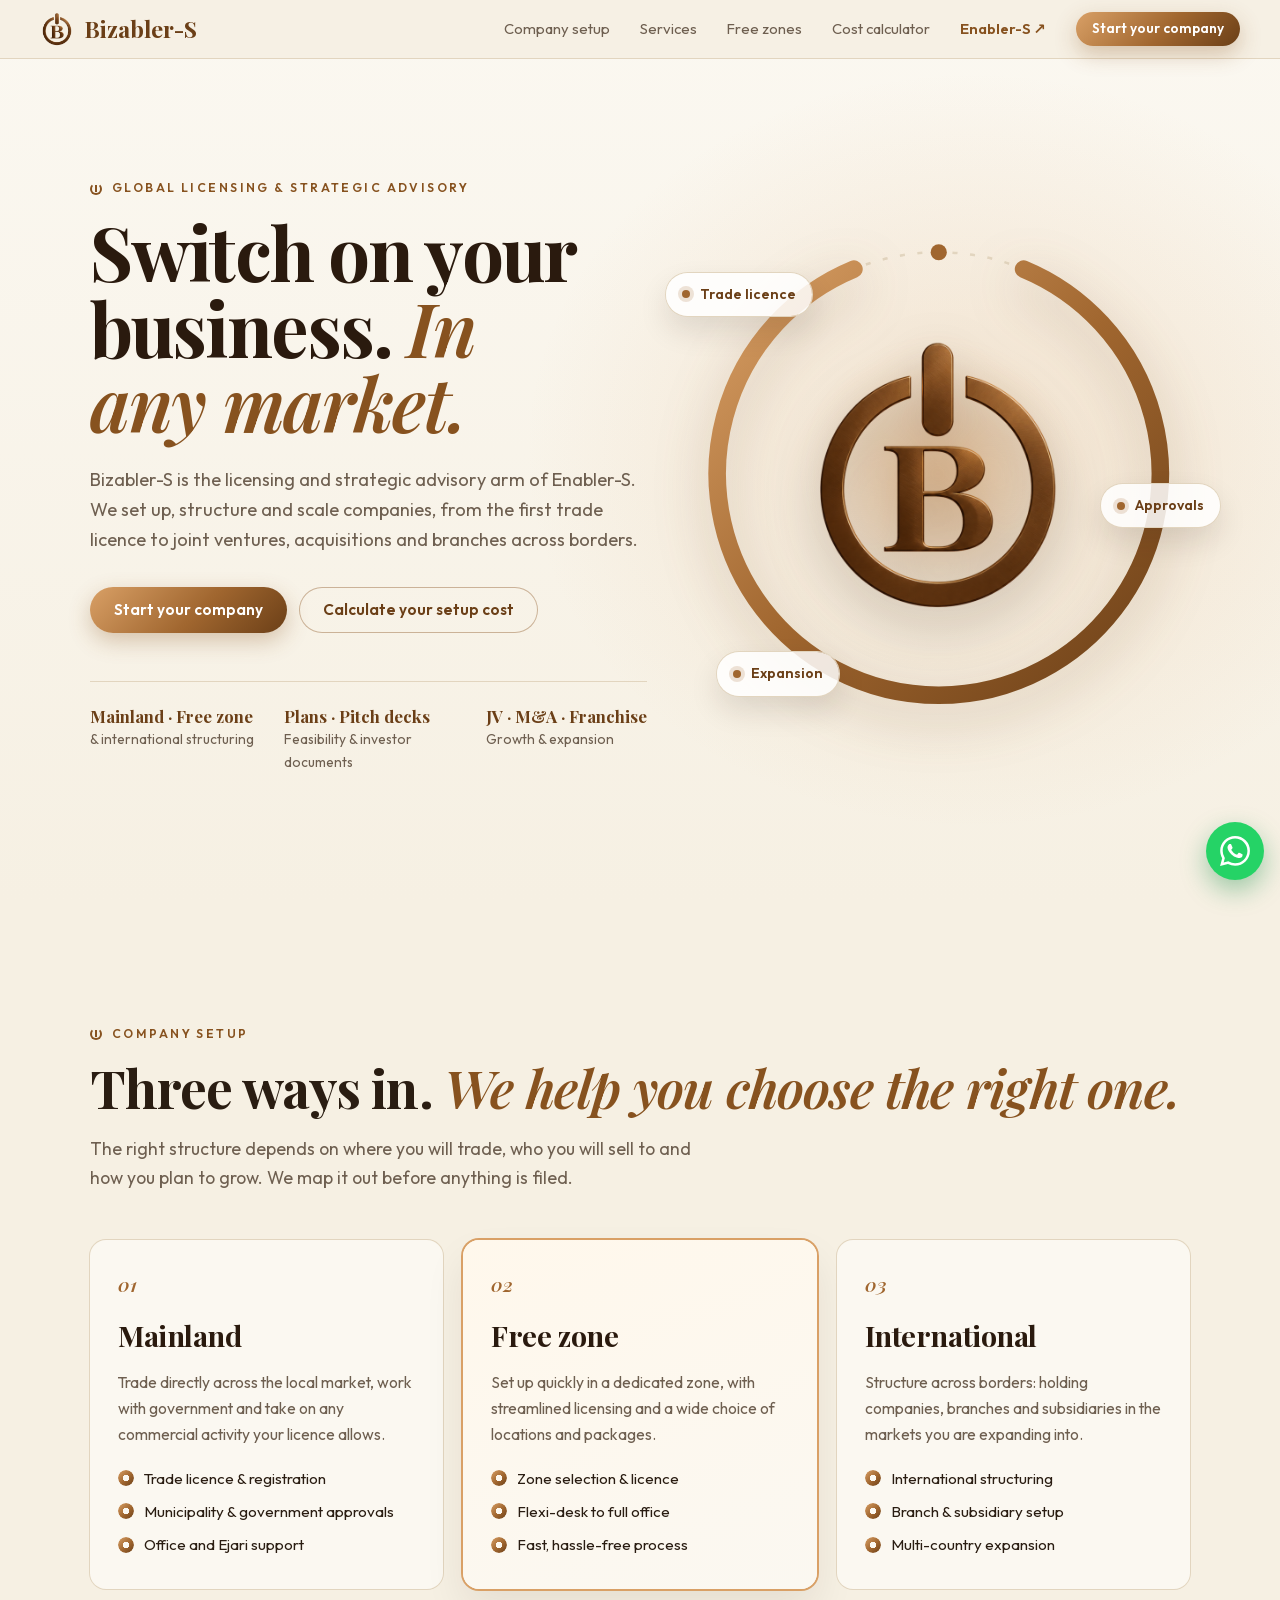
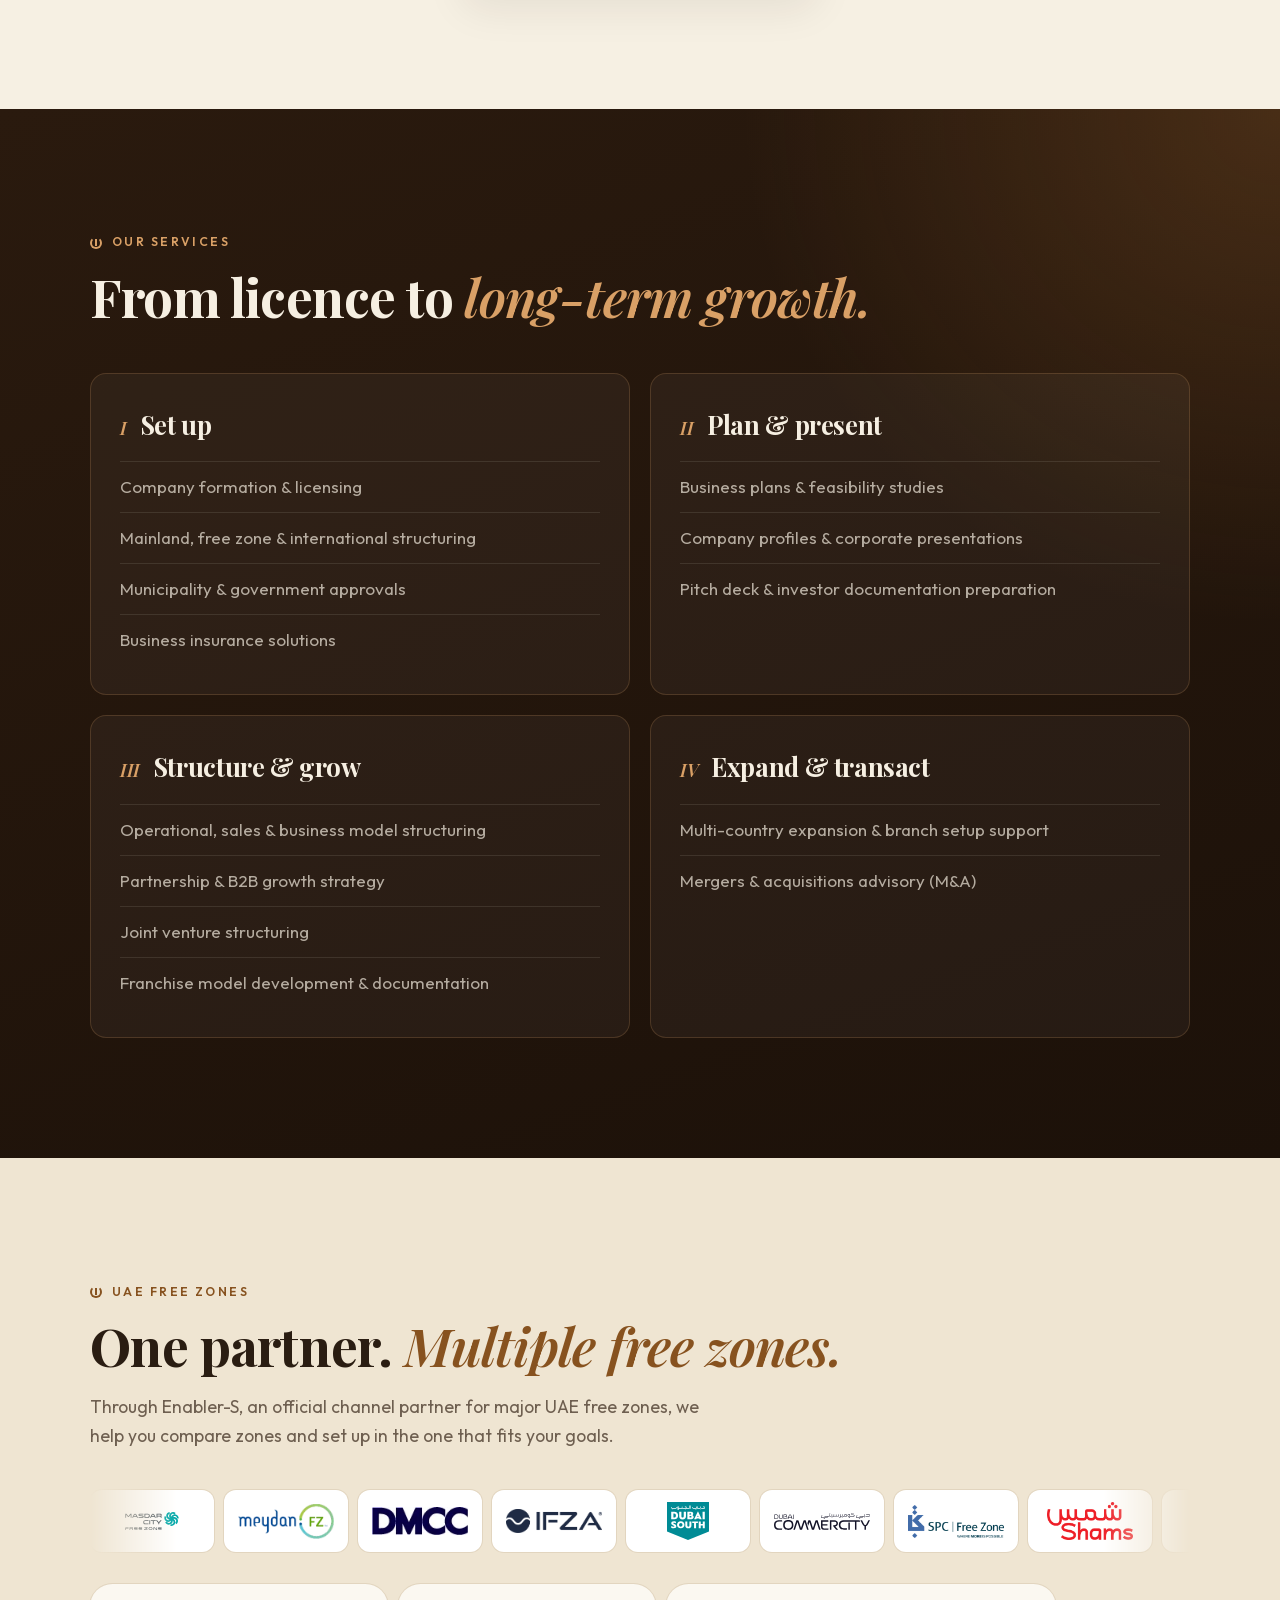
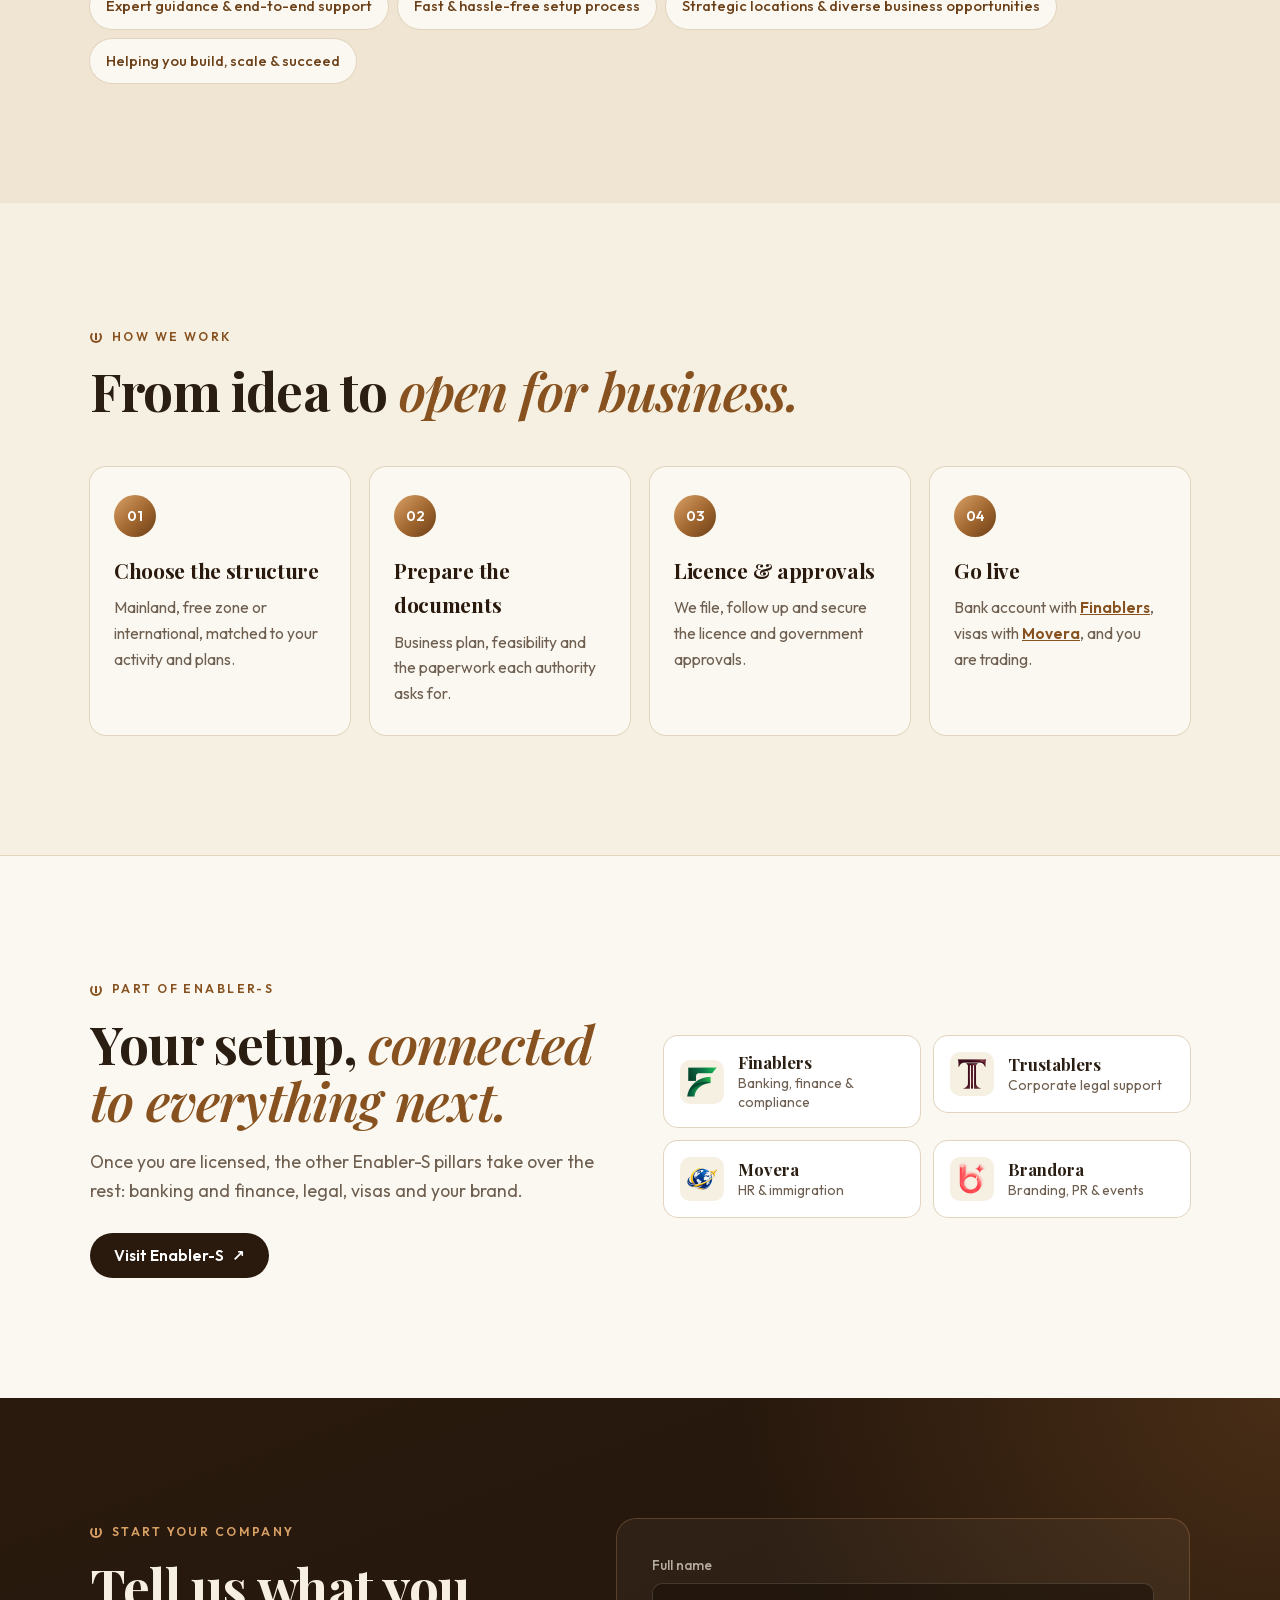
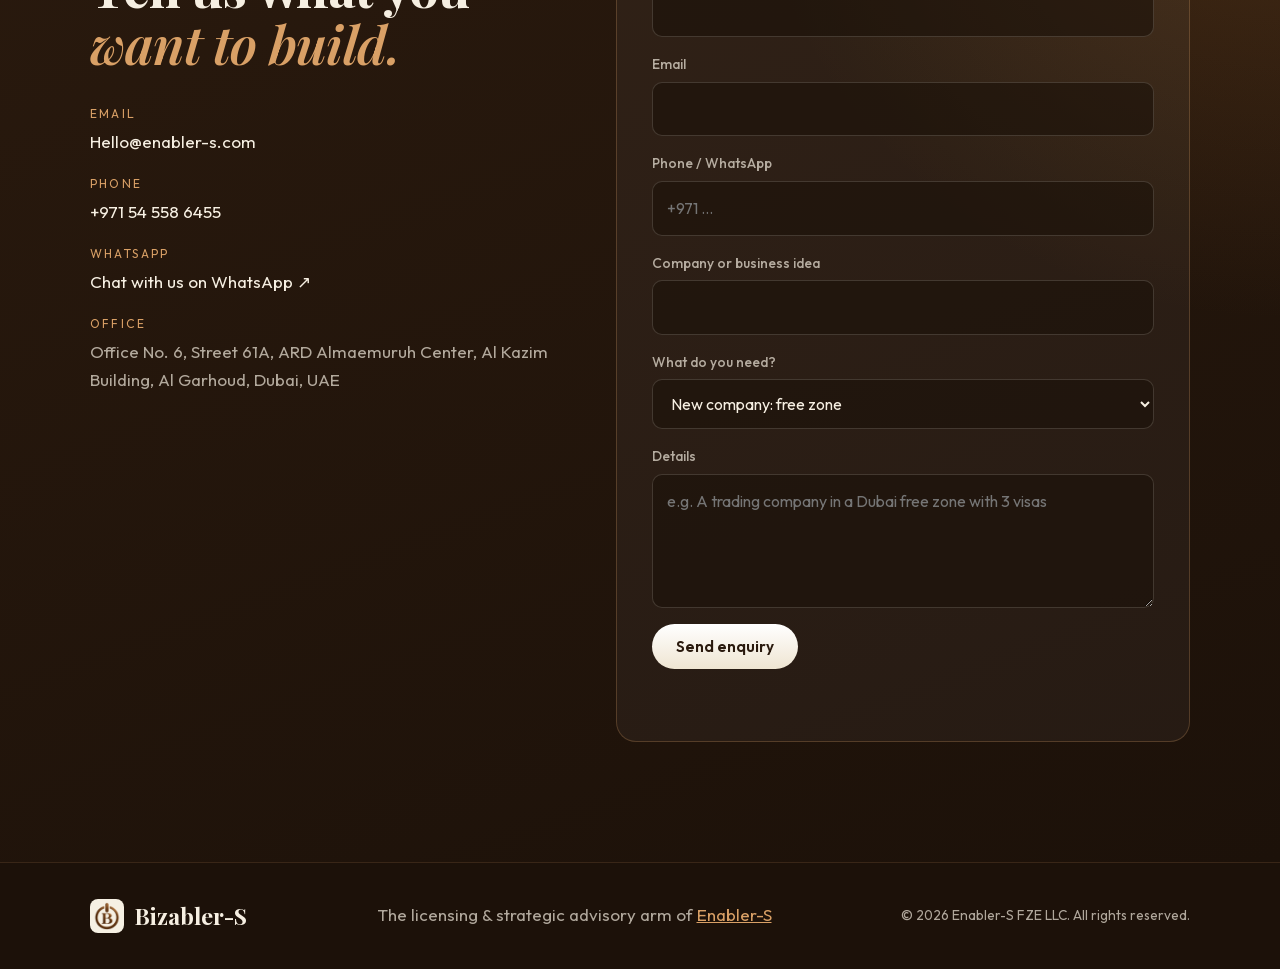
==== index.html @ 424b1fa8 "Add step-by-step cost calculator, Google Form enquiries and free zone logos - Cost calculator page: " ====
<!doctype html>
<html lang="en">
<head>
  <meta charset="utf-8">
  <meta name="viewport" content="width=device-width, initial-scale=1, viewport-fit=cover">
  <title>Bizabler-S | Global Licensing &amp; Strategic Advisory by Enabler-S</title>
  <meta name="description" content="Bizabler-S is the licensing and strategic advisory arm of Enabler-S: company formation, mainland, free zone and international structuring, business plans, joint ventures, M&A and multi-country expansion.">
  <link rel="canonical" href="https://bizablers.vercel.app/">
  <meta property="og:type" content="website">
  <meta property="og:site_name" content="Bizabler-S">
  <meta property="og:title" content="Bizabler-S | Global Licensing &amp; Strategic Advisory by Enabler-S">
  <meta property="og:description" content="Bizabler-S is the licensing and strategic advisory arm of Enabler-S: company formation, mainland, free zone and international structuring, business plans, joint ventures, M&amp;A and multi-country expansion.">
  <meta property="og:url" content="https://bizablers.vercel.app/">
  <meta property="og:image" content="https://bizablers.vercel.app/assets/og.jpg">
  <meta property="og:image:width" content="1200">
  <meta property="og:image:height" content="630">
  <meta name="twitter:card" content="summary_large_image">
  <meta name="theme-color" content="#2a1a0e">
  <link rel="icon" href="assets/bizablers-mark.png" type="image/png">
  <!-- Fonts are self-hosted (fonts/fonts.css) so the page never waits on Google -->
  <link rel="preload" href="fonts/files/outfit-normal-latin-c8e7a7.woff2" as="font" type="font/woff2" crossorigin>
  <link rel="preload" href="fonts/files/playfair-display-normal-latin-9deeae.woff2" as="font" type="font/woff2" crossorigin>
  <link rel="stylesheet" href="fonts/fonts.css">
  <link rel="stylesheet" href="styles.css">
  <script src="lead-form.js" defer></script>
  <script src="main.js" defer></script>
</head>
<body>
  <a class="skip" href="#main">Skip to content</a>

  <header class="top" id="top">
    <a class="brand" href="#top" aria-label="Bizabler-S home">
      <img src="assets/bizablers-mark.png" alt="" width="256" height="256">
      <span>Bizabler-S</span>
    </a>
    <nav aria-label="Main">
      <button class="menu-toggle" type="button" aria-expanded="false" aria-controls="menu">Menu</button>
      <ul id="menu">
        <li><a href="#setup">Company setup</a></li>
        <li><a href="#services">Services</a></li>
        <li><a href="#freezones">Free zones</a></li>
        <li><a href="calculator.html">Cost calculator</a></li>
        <li><a href="https://enabler-s.vercel.app/" data-link="enabler" class="parent">Enabler-S <span aria-hidden="true">↗</span></a></li>
        <li><a class="btn btn-bronze btn-sm" href="#contact">Start your company</a></li>
      </ul>
    </nav>
  </header>

  <main id="main">
    <!-- Hero: cream ground; the B mark switches on as its power ring draws in -->
    <section class="hero">
      <div class="hero-copy">
        <p class="eyebrow">Global Licensing &amp; Strategic Advisory</p>
        <h1>Switch on your business. <em>In any market.</em></h1>
        <p class="lede">Bizabler-S is the licensing and strategic advisory arm of Enabler-S. We set up, structure and scale companies, from the first trade licence to joint ventures, acquisitions and branches across borders.</p>
        <div class="actions">
          <a class="btn btn-bronze" href="#contact">Start your company</a>
          <a class="btn btn-outline" href="calculator.html">Calculate your setup cost</a>
        </div>
        <ul class="proof">
          <li><b>Mainland · Free zone</b><span>&amp; international structuring</span></li>
          <li><b>Plans · Pitch decks</b><span>Feasibility &amp; investor documents</span></li>
          <li><b>JV · M&amp;A · Franchise</b><span>Growth &amp; expansion</span></li>
        </ul>
      </div>

      <div class="hero-art" aria-hidden="true">
        <svg class="power" viewBox="0 0 200 200">
          <defs>
            <linearGradient id="bronze" x1="0" y1="0" x2="1" y2="1">
              <stop offset="0" stop-color="#d9a066"/><stop offset=".5" stop-color="#a0662f"/><stop offset="1" stop-color="#6b3f17"/>
            </linearGradient>
          </defs>
          <circle class="track" cx="100" cy="100" r="88"/>
          <path class="ring" d="M66.3 18.7 A88 88 0 1 0 133.7 18.7"/>
          <circle class="orbit-dot" cx="100" cy="12" r="3.2"/>
        </svg>
        <div class="glow"></div>
        <img class="mark" src="assets/bizablers-mark-lg.png" alt="" width="640" height="640">
        <div class="tag t1"><i></i>Trade licence</div>
        <div class="tag t2"><i></i>Approvals</div>
        <div class="tag t3"><i></i>Expansion</div>
      </div>
    </section>

    <!-- Setup paths -->
    <section class="section" id="setup">
      <div class="wrap">
        <p class="eyebrow">Company setup</p>
        <h2>Three ways in. <em>We help you choose the right one.</em></h2>
        <p class="section-lede">The right structure depends on where you will trade, who you will sell to and how you plan to grow. We map it out before anything is filed.</p>
        <div class="paths">
          <article class="path reveal">
            <span class="num">01</span>
            <h3>Mainland</h3>
            <p>Trade directly across the local market, work with government and take on any commercial activity your licence allows.</p>
            <ul><li>Trade licence &amp; registration</li><li>Municipality &amp; government approvals</li><li>Office and Ejari support</li></ul>
          </article>
          <article class="path featured reveal">
            <span class="num">02</span>
            <h3>Free zone</h3>
            <p>Set up quickly in a dedicated zone, with streamlined licensing and a wide choice of locations and packages.</p>
            <ul><li>Zone selection &amp; licence</li><li>Flexi-desk to full office</li><li>Fast, hassle-free process</li></ul>
          </article>
          <article class="path reveal">
            <span class="num">03</span>
            <h3>International</h3>
            <p>Structure across borders: holding companies, branches and subsidiaries in the markets you are expanding into.</p>
            <ul><li>International structuring</li><li>Branch &amp; subsidiary setup</li><li>Multi-country expansion</li></ul>
          </article>
        </div>
      </div>
    </section>

    <!-- Services: the 13 Bizabler-S services from the company profile, grouped -->
    <section class="section dark" id="services">
      <div class="wrap">
        <p class="eyebrow light">Our services</p>
        <h2>From licence to <em>long-term growth.</em></h2>
        <div class="groups">
          <article class="group reveal">
            <h3><span>I</span>Set up</h3>
            <ul>
              <li>Company formation &amp; licensing</li>
              <li>Mainland, free zone &amp; international structuring</li>
              <li>Municipality &amp; government approvals</li>
              <li>Business insurance solutions</li>
            </ul>
          </article>
          <article class="group reveal">
            <h3><span>II</span>Plan &amp; present</h3>
            <ul>
              <li>Business plans &amp; feasibility studies</li>
              <li>Company profiles &amp; corporate presentations</li>
              <li>Pitch deck &amp; investor documentation preparation</li>
            </ul>
          </article>
          <article class="group reveal">
            <h3><span>III</span>Structure &amp; grow</h3>
            <ul>
              <li>Operational, sales &amp; business model structuring</li>
              <li>Partnership &amp; B2B growth strategy</li>
              <li>Joint venture structuring</li>
              <li>Franchise model development &amp; documentation</li>
            </ul>
          </article>
          <article class="group reveal">
            <h3><span>IV</span>Expand &amp; transact</h3>
            <ul>
              <li>Multi-country expansion &amp; branch setup support</li>
              <li>Mergers &amp; acquisitions advisory (M&amp;A)</li>
            </ul>
          </article>
        </div>
      </div>
    </section>

    <!-- Free zones (from the Enabler-S UAE free zone partnerships material) -->
    <section class="section fz" id="freezones">
      <div class="wrap">
        <p class="eyebrow">UAE free zones</p>
        <h2>One partner. <em>Multiple free zones.</em></h2>
        <p class="section-lede">Through Enabler-S, an official channel partner for major UAE free zones, we help you compare zones and set up in the one that fits your goals.</p>
        <!-- Partner free zone logos: one looping line; the second copy makes the loop seamless -->
        <div class="fz-marquee" role="region" aria-label="Partner free zones">
          <ul class="fz-track"><li><img src="assets/freezones/masdar.svg" alt="Masdar City Free Zone" decoding="async"></li><li><img src="assets/freezones/meydan.webp" alt="Meydan Free Zone" decoding="async"></li><li><img src="assets/freezones/dmcc.webp" alt="DMCC Free Zone" decoding="async"></li><li><img src="assets/freezones/ifza.webp" alt="IFZA Free Zone" decoding="async"></li><li><img src="assets/freezones/dubai-south.svg" alt="Dubai South Free Zone" decoding="async"></li><li><img src="assets/freezones/dubai-commercity.svg" alt="Dubai CommerCity" decoding="async"></li><li><img src="assets/freezones/spc.webp" alt="SPC Free Zone" decoding="async"></li><li><img src="assets/freezones/shams.webp" alt="Shams Free Zone" decoding="async"></li><li><img src="assets/freezones/hamriyah.svg" alt="Hamriyah Free Zone" decoding="async"></li><li><img src="assets/freezones/ajman-nuventures.webp" alt="Ajman NuVentures Centre Free Zone" decoding="async"></li><li><img src="assets/freezones/ajman-free-zone.svg" alt="Ajman Free Zone" decoding="async"></li><li><img src="assets/freezones/rakez.svg" alt="RAKEZ (RAK Economic Zone)" decoding="async"></li><li><img src="assets/freezones/innovation-city.svg" alt="Innovation City (formerly RAK DAO)" decoding="async"></li><li><img src="assets/freezones/uaq.svg" alt="Umm Al Quwain Free Trade Zone" decoding="async"></li></ul>
          <ul class="fz-track" aria-hidden="true"><li><img src="assets/freezones/masdar.svg" alt="" decoding="async"></li><li><img src="assets/freezones/meydan.webp" alt="" decoding="async"></li><li><img src="assets/freezones/dmcc.webp" alt="" decoding="async"></li><li><img src="assets/freezones/ifza.webp" alt="" decoding="async"></li><li><img src="assets/freezones/dubai-south.svg" alt="" decoding="async"></li><li><img src="assets/freezones/dubai-commercity.svg" alt="" decoding="async"></li><li><img src="assets/freezones/spc.webp" alt="" decoding="async"></li><li><img src="assets/freezones/shams.webp" alt="" decoding="async"></li><li><img src="assets/freezones/hamriyah.svg" alt="" decoding="async"></li><li><img src="assets/freezones/ajman-nuventures.webp" alt="" decoding="async"></li><li><img src="assets/freezones/ajman-free-zone.svg" alt="" decoding="async"></li><li><img src="assets/freezones/rakez.svg" alt="" decoding="async"></li><li><img src="assets/freezones/innovation-city.svg" alt="" decoding="async"></li><li><img src="assets/freezones/uaq.svg" alt="" decoding="async"></li></ul>
        </div>
        <ul class="why">
          <li>Expert guidance &amp; end-to-end support</li>
          <li>Fast &amp; hassle-free setup process</li>
          <li>Strategic locations &amp; diverse business opportunities</li>
          <li>Helping you build, scale &amp; succeed</li>
        </ul>
      </div>
    </section>

    <!-- Process: hands off to the sister brands for bank and visas -->
    <section class="section" id="process">
      <div class="wrap">
        <p class="eyebrow">How we work</p>
        <h2>From idea to <em>open for business.</em></h2>
        <ol class="steps">
          <li class="reveal"><span class="n">01</span><h3>Choose the structure</h3><p>Mainland, free zone or international, matched to your activity and plans.</p></li>
          <li class="reveal"><span class="n">02</span><h3>Prepare the documents</h3><p>Business plan, feasibility and the paperwork each authority asks for.</p></li>
          <li class="reveal"><span class="n">03</span><h3>Licence &amp; approvals</h3><p>We file, follow up and secure the licence and government approvals.</p></li>
          <li class="reveal"><span class="n">04</span><h3>Go live</h3><p>Bank account with <a href="https://finablers.vercel.app/" data-link="finablers">Finablers</a>, visas with <a href="https://moveraglobal.com/" data-link="movera">Movera</a>, and you are trading.</p></li>
        </ol>
      </div>
    </section>

    <!-- Ecosystem -->
    <section class="section eco">
      <div class="wrap eco-grid">
        <div>
          <p class="eyebrow">Part of Enabler-S</p>
          <h2>Your setup, <em>connected to everything next.</em></h2>
          <p class="section-lede">Once you are licensed, the other Enabler-S pillars take over the rest: banking and finance, legal, visas and your brand.</p>
          <a class="btn btn-dark" href="https://enabler-s.vercel.app/" data-link="enabler">Visit Enabler-S <span aria-hidden="true">↗</span></a>
        </div>
        <ul class="eco-list">
          <li><a href="https://finablers.vercel.app/" data-link="finablers"><img src="assets/finabler-mark.png" alt="" width="256" height="256"><span><b>Finablers</b>Banking, finance &amp; compliance</span></a></li>
          <li><a href="https://trustablers.vercel.app/" data-link="trustablers"><img src="assets/trustablers-mark.png" alt="" width="256" height="256"><span><b>Trustablers</b>Corporate legal support</span></a></li>
          <li><a href="https://moveraglobal.com/" data-link="movera"><img src="assets/movera-mark.png" alt="" width="256" height="256"><span><b>Movera</b>HR &amp; immigration</span></a></li>
          <li><a href="https://brandora-s.vercel.app/" data-link="brandora"><img src="assets/brandora-mark.png" alt="" width="256" height="256"><span><b>Brandora</b>Branding, PR &amp; events</span></a></li>
        </ul>
      </div>
    </section>

    <!-- Contact -->
    <section class="section dark contact" id="contact">
      <div class="wrap contact-grid">
        <div>
          <p class="eyebrow light">Start your company</p>
          <h2>Tell us what you <em>want to build.</em></h2>
          <dl>
            <div><dt>Email</dt><dd><a href="mailto:Hello@enabler-s.com">Hello@enabler-s.com</a></dd></div>
            <div><dt>Phone</dt><dd><a href="tel:+971545586455">+971 54 558 6455</a></dd></div>
            <div><dt>WhatsApp</dt><dd><a href="https://wa.me/971545586455?text=Hello%20Bizabler-S%2C%20I%27d%20like%20to%20talk%20about%20setting%20up%20a%20company." target="_blank" rel="noopener">Chat with us on WhatsApp ↗</a></dd></div>
            <div><dt>Office</dt><dd>Office No. 6, Street 61A, ARD Almaemuruh Center, Al Kazim Building, Al Garhoud, Dubai, UAE</dd></div>
          </dl>
        </div>
        <form class="form" id="form" novalidate>
          <div class="field"><label for="f-name">Full name</label><input id="f-name" name="name" autocomplete="name" required></div>
          <div class="field"><label for="f-email">Email</label><input id="f-email" name="email" type="email" autocomplete="email" required></div>
          <div class="field"><label for="f-phone">Phone / WhatsApp</label><input id="f-phone" name="phone" type="tel" autocomplete="tel" placeholder="+971 …" required></div>
          <div class="field"><label for="f-company">Company or business idea</label><input id="f-company" name="company" autocomplete="organization"></div>
          <div class="field">
            <label for="f-need">What do you need?</label>
            <select id="f-need" name="need">
              <option>New company: free zone</option>
              <option>New company: mainland</option>
              <option>International structuring or branch</option>
              <option>Business plan or feasibility study</option>
              <option>Pitch deck or company profile</option>
              <option>Joint venture, M&amp;A or franchise</option>
              <option>Something else</option>
            </select>
          </div>
          <div class="field"><label for="f-msg">Details</label><textarea id="f-msg" name="message" rows="4" placeholder="e.g. A trading company in a Dubai free zone with 3 visas"></textarea></div>
          <button class="btn btn-cream" type="submit">Send enquiry</button>
          <p class="form-status" id="form-status" role="status"></p>
        </form>
      </div>
    </section>
  </main>

  <footer class="foot">
    <div class="wrap foot-row">
      <a class="brand" href="#top"><img src="assets/bizablers-mark.png" alt="" width="256" height="256"><span>Bizabler-S</span></a>
      <p>The licensing &amp; strategic advisory arm of <a href="https://enabler-s.vercel.app/" data-link="enabler">Enabler-S</a></p>
      <p class="fine">© <span id="year"></span> Enabler-S FZE LLC. All rights reserved.</p>
    </div>
  </footer>
  <!-- Floating WhatsApp chat button (same number as the contact section) -->
  <a class="wa-float" href="https://wa.me/971545586455?text=Hello%20Bizabler-S%2C%20I%27d%20like%20to%20talk%20about%20setting%20up%20a%20company." target="_blank" rel="noopener" aria-label="Chat with Bizabler-S on WhatsApp">
    <svg viewBox="0 0 24 24" aria-hidden="true"><path d="M17.472 14.382c-.297-.149-1.758-.867-2.03-.967-.273-.099-.471-.148-.67.15-.197.297-.767.966-.94 1.164-.173.199-.347.223-.644.075-.297-.15-1.255-.463-2.39-1.475-.883-.788-1.48-1.761-1.653-2.059-.173-.297-.018-.458.13-.606.134-.133.298-.347.446-.52.149-.174.198-.298.298-.497.099-.198.05-.371-.025-.52-.075-.149-.669-1.612-.916-2.207-.242-.579-.487-.5-.669-.51-.173-.008-.371-.01-.57-.01-.198 0-.52.074-.792.372-.272.297-1.04 1.016-1.04 2.479 0 1.462 1.065 2.875 1.213 3.074.149.198 2.096 3.2 5.077 4.487.709.306 1.262.489 1.694.625.712.227 1.36.195 1.871.118.571-.085 1.758-.719 2.006-1.413.248-.694.248-1.289.173-1.413-.074-.124-.272-.198-.57-.347m-5.421 7.403h-.004a9.87 9.87 0 01-5.031-1.378l-.361-.214-3.741.982.998-3.648-.235-.374a9.86 9.86 0 01-1.51-5.26c.001-5.45 4.436-9.884 9.888-9.884 2.64 0 5.122 1.03 6.988 2.898a9.825 9.825 0 012.893 6.994c-.003 5.45-4.437 9.884-9.885 9.884m8.413-18.297A11.815 11.815 0 0012.05 0C5.495 0 .16 5.335.157 11.892c0 2.096.547 4.142 1.588 5.945L.057 24l6.305-1.654a11.882 11.882 0 005.683 1.448h.005c6.554 0 11.89-5.335 11.893-11.893a11.821 11.821 0 00-3.48-8.413z"/></svg>
    <span>Chat on WhatsApp</span>
  </a>
</body>
</html>
---- fonts/fonts.css ----
/* bizablers: Google Fonts, self-hosted (latin + latin-ext). Source: https://fonts.googleapis.com/css2?family=Playfair+Display:ital,wght@0,600;0,700;1,600&family=Outfit:wght@400;500;600&display=swap */

/* Outfit normal · latin-ext */
@font-face {
  font-family: 'Outfit';
  font-style: normal;
  font-weight: 400;
  font-display: swap;
  src: url(files/outfit-normal-latin-ext-f37fa5.woff2) format('woff2');
  unicode-range: U+0100-02BA, U+02BD-02C5, U+02C7-02CC, U+02CE-02D7, U+02DD-02FF, U+0304, U+0308, U+0329, U+1D00-1DBF, U+1E00-1E9F, U+1EF2-1EFF, U+2020, U+20A0-20AB, U+20AD-20C4, U+2113, U+2C60-2C7F, U+A720-A7FF;
}

/* Outfit normal · latin */
@font-face {
  font-family: 'Outfit';
  font-style: normal;
  font-weight: 400;
  font-display: swap;
  src: url(files/outfit-normal-latin-c8e7a7.woff2) format('woff2');
  unicode-range: U+0000-00FF, U+0131, U+0152-0153, U+02BB-02BC, U+02C6, U+02DA, U+02DC, U+0304, U+0308, U+0329, U+2000-206F, U+20AC, U+2122, U+2191, U+2193, U+2212, U+2215, U+FEFF, U+FFFD;
}

/* Outfit normal · latin-ext */
@font-face {
  font-family: 'Outfit';
  font-style: normal;
  font-weight: 500;
  font-display: swap;
  src: url(files/outfit-normal-latin-ext-f37fa5.woff2) format('woff2');
  unicode-range: U+0100-02BA, U+02BD-02C5, U+02C7-02CC, U+02CE-02D7, U+02DD-02FF, U+0304, U+0308, U+0329, U+1D00-1DBF, U+1E00-1E9F, U+1EF2-1EFF, U+2020, U+20A0-20AB, U+20AD-20C4, U+2113, U+2C60-2C7F, U+A720-A7FF;
}

/* Outfit normal · latin */
@font-face {
  font-family: 'Outfit';
  font-style: normal;
  font-weight: 500;
  font-display: swap;
  src: url(files/outfit-normal-latin-c8e7a7.woff2) format('woff2');
  unicode-range: U+0000-00FF, U+0131, U+0152-0153, U+02BB-02BC, U+02C6, U+02DA, U+02DC, U+0304, U+0308, U+0329, U+2000-206F, U+20AC, U+2122, U+2191, U+2193, U+2212, U+2215, U+FEFF, U+FFFD;
}

/* Outfit normal · latin-ext */
@font-face {
  font-family: 'Outfit';
  font-style: normal;
  font-weight: 600;
  font-display: swap;
  src: url(files/outfit-normal-latin-ext-f37fa5.woff2) format('woff2');
  unicode-range: U+0100-02BA, U+02BD-02C5, U+02C7-02CC, U+02CE-02D7, U+02DD-02FF, U+0304, U+0308, U+0329, U+1D00-1DBF, U+1E00-1E9F, U+1EF2-1EFF, U+2020, U+20A0-20AB, U+20AD-20C4, U+2113, U+2C60-2C7F, U+A720-A7FF;
}

/* Outfit normal · latin */
@font-face {
  font-family: 'Outfit';
  font-style: normal;
  font-weight: 600;
  font-display: swap;
  src: url(files/outfit-normal-latin-c8e7a7.woff2) format('woff2');
  unicode-range: U+0000-00FF, U+0131, U+0152-0153, U+02BB-02BC, U+02C6, U+02DA, U+02DC, U+0304, U+0308, U+0329, U+2000-206F, U+20AC, U+2122, U+2191, U+2193, U+2212, U+2215, U+FEFF, U+FFFD;
}

/* Playfair Display italic · latin-ext */
@font-face {
  font-family: 'Playfair Display';
  font-style: italic;
  font-weight: 600;
  font-display: swap;
  src: url(files/playfair-display-italic-latin-ext-2567a3.woff2) format('woff2');
  unicode-range: U+0100-02BA, U+02BD-02C5, U+02C7-02CC, U+02CE-02D7, U+02DD-02FF, U+0304, U+0308, U+0329, U+1D00-1DBF, U+1E00-1E9F, U+1EF2-1EFF, U+2020, U+20A0-20AB, U+20AD-20C4, U+2113, U+2C60-2C7F, U+A720-A7FF;
}

/* Playfair Display italic · latin */
@font-face {
  font-family: 'Playfair Display';
  font-style: italic;
  font-weight: 600;
  font-display: swap;
  src: url(files/playfair-display-italic-latin-bbcb52.woff2) format('woff2');
  unicode-range: U+0000-00FF, U+0131, U+0152-0153, U+02BB-02BC, U+02C6, U+02DA, U+02DC, U+0304, U+0308, U+0329, U+2000-206F, U+20AC, U+2122, U+2191, U+2193, U+2212, U+2215, U+FEFF, U+FFFD;
}

/* Playfair Display normal · latin-ext */
@font-face {
  font-family: 'Playfair Display';
  font-style: normal;
  font-weight: 600;
  font-display: swap;
  src: url(files/playfair-display-normal-latin-ext-f556cd.woff2) format('woff2');
  unicode-range: U+0100-02BA, U+02BD-02C5, U+02C7-02CC, U+02CE-02D7, U+02DD-02FF, U+0304, U+0308, U+0329, U+1D00-1DBF, U+1E00-1E9F, U+1EF2-1EFF, U+2020, U+20A0-20AB, U+20AD-20C4, U+2113, U+2C60-2C7F, U+A720-A7FF;
}

/* Playfair Display normal · latin */
@font-face {
  font-family: 'Playfair Display';
  font-style: normal;
  font-weight: 600;
  font-display: swap;
  src: url(files/playfair-display-normal-latin-9deeae.woff2) format('woff2');
  unicode-range: U+0000-00FF, U+0131, U+0152-0153, U+02BB-02BC, U+02C6, U+02DA, U+02DC, U+0304, U+0308, U+0329, U+2000-206F, U+20AC, U+2122, U+2191, U+2193, U+2212, U+2215, U+FEFF, U+FFFD;
}

/* Playfair Display normal · latin-ext */
@font-face {
  font-family: 'Playfair Display';
  font-style: normal;
  font-weight: 700;
  font-display: swap;
  src: url(files/playfair-display-normal-latin-ext-f556cd.woff2) format('woff2');
  unicode-range: U+0100-02BA, U+02BD-02C5, U+02C7-02CC, U+02CE-02D7, U+02DD-02FF, U+0304, U+0308, U+0329, U+1D00-1DBF, U+1E00-1E9F, U+1EF2-1EFF, U+2020, U+20A0-20AB, U+20AD-20C4, U+2113, U+2C60-2C7F, U+A720-A7FF;
}

/* Playfair Display normal · latin */
@font-face {
  font-family: 'Playfair Display';
  font-style: normal;
  font-weight: 700;
  font-display: swap;
  src: url(files/playfair-display-normal-latin-9deeae.woff2) format('woff2');
  unicode-range: U+0000-00FF, U+0131, U+0152-0153, U+02BB-02BC, U+02C6, U+02DA, U+02DC, U+0304, U+0308, U+0329, U+2000-206F, U+20AC, U+2122, U+2191, U+2193, U+2212, U+2215, U+FEFF, U+FFFD;
}
---- styles.css ----
/* Bizabler-S: licensing & strategic advisory arm of Enabler-S.
   Palette from the logo: brushed bronze on cream paper, with espresso for the dark sections.
   Motif: the power ring around the B ("switch on your business"). */
:root {
  --cream: #f6f0e3;
  --cream-2: #efe5d2;
  --paper: #fbf8f1;
  --bronze-300: #d9a066;
  --bronze-500: #a0662f;
  --bronze-600: #87521f;
  --bronze-700: #6b3f17;
  --espresso: #2a1a0e;
  --espresso-2: #1c1109;
  --ink: #2a1d12;
  --muted: #6e5f50;
  --line: #e2d5bf;
  --on-dark: #f6efe2;
  --on-dark-muted: rgba(246, 239, 226, 0.68);
  --bronze-grad: linear-gradient(135deg, var(--bronze-300), var(--bronze-500) 55%, var(--bronze-700));

  --display: "Playfair Display", "Iowan Old Style", Georgia, serif;
  --body: "Outfit", "Segoe UI", system-ui, sans-serif;
  --gutter: clamp(16px, 4vw, 40px);
  --radius: 16px;
}

*, *::before, *::after { box-sizing: border-box; }
html { scroll-behavior: smooth; -webkit-text-size-adjust: 100%; }
@media (prefers-reduced-motion: reduce) { html { scroll-behavior: auto; } }
body { margin: 0; overflow-x: hidden; background: var(--cream); color: var(--ink); font: 400 1.0625rem/1.65 var(--body); }
img, svg { display: block; max-width: 100%; }
a { color: inherit; }
h1, h2, h3, p { margin: 0; }
ul, ol { margin: 0; padding: 0; list-style: none; }
h1, h2, h3 { font-family: var(--display); font-weight: 700; letter-spacing: -0.015em; text-wrap: balance; }
h2 { font-size: clamp(2rem, 4.4vw, 3.3rem); line-height: 1.08; }
h1 em, h2 em { font-style: italic; font-weight: 600; color: var(--bronze-600); }
.dark h2 em { color: var(--bronze-300); }
:focus-visible { outline: 2px solid var(--bronze-500); outline-offset: 3px; border-radius: 6px; }

.skip { position: absolute; left: -999px; top: 8px; z-index: 100; background: var(--bronze-600); color: #fff; padding: 8px 14px; border-radius: 6px; }
.skip:focus { left: 8px; }
.wrap { max-width: 1180px; margin: 0 auto; padding-inline: var(--gutter); }

.eyebrow { display: inline-flex; align-items: center; gap: 10px; font: 600 0.76rem/1.2 var(--body); letter-spacing: 0.2em; text-transform: uppercase; color: var(--bronze-600); margin-bottom: 18px; }
/* tiny power symbol */
.eyebrow::before { content: ""; width: 12px; height: 12px; border-radius: 50%; border: 2px solid currentColor; border-top-color: transparent; position: relative;
  background: linear-gradient(currentColor, currentColor) center top / 2px 7px no-repeat; }
.eyebrow.light { color: var(--bronze-300); }
.section-lede { max-width: 620px; margin-top: 18px; color: var(--muted); font-size: 1.1rem; }
.dark .section-lede { color: var(--on-dark-muted); }

/* ---------- buttons ---------- */
.btn { display: inline-flex; align-items: center; justify-content: center; gap: 8px; border: 0; cursor: pointer; text-decoration: none;
  font: 600 0.96rem/1 var(--body); padding: 15px 24px; border-radius: 999px; transition: transform .2s, box-shadow .2s, background .2s; }
.btn:hover { transform: translateY(-1px); }
.btn-bronze { color: #fff; background: var(--bronze-grad); box-shadow: 0 8px 22px rgba(135, 82, 31, 0.3); }
.btn-bronze:hover { box-shadow: 0 10px 28px rgba(135, 82, 31, 0.45); }
.btn-outline { color: var(--bronze-700); box-shadow: inset 0 0 0 1px rgba(135, 82, 31, 0.4); }
.btn-outline:hover { background: rgba(160, 102, 47, 0.07); }
.btn-dark { color: #fff; background: var(--espresso); }
.btn-dark:hover { background: var(--bronze-700); }
.btn-cream { color: var(--espresso); background: linear-gradient(180deg, #fff, var(--cream-2)); }
.btn-sm { padding: 10px 16px; font-size: 0.86rem; }

/* ---------- header ---------- */
.top { position: fixed; inset: 0 0 auto; z-index: 50; display: flex; align-items: center; justify-content: space-between;
  padding: calc(env(safe-area-inset-top, 0px) + 12px) var(--gutter) 12px; background: rgba(246, 240, 227, 0.94); border-bottom: 1px solid var(--line); }
.brand { display: flex; align-items: center; gap: 10px; text-decoration: none; }
.brand img { width: 34px; height: 34px; }
.brand span { font: 700 1.45rem/1 var(--display); color: var(--bronze-700); }
.top ul { display: flex; align-items: center; gap: clamp(14px, 2.4vw, 30px); font-size: 0.93rem; }
.top ul a:not(.btn) { text-decoration: none; color: var(--muted); }
.top ul a:not(.btn):hover { color: var(--bronze-700); }
.top .parent { color: var(--bronze-600) !important; font-weight: 600; }
.menu-toggle { display: none; }
@media (max-width: 860px) {
  .menu-toggle { display: inline-flex; border: 0; border-radius: 999px; padding: 9px 16px; font: 600 0.88rem var(--body);
    color: var(--bronze-700); background: transparent; box-shadow: inset 0 0 0 1px var(--line); cursor: pointer; }
  .top ul { position: absolute; top: 100%; left: 0; right: 0; flex-direction: column; align-items: stretch; gap: 0;
    padding: 8px var(--gutter) 20px; background: var(--cream); border-bottom: 1px solid var(--line); display: none; }
  .top ul.open { display: flex; }
  .top ul li a:not(.btn) { display: block; padding: 14px 0; border-bottom: 1px solid var(--line); }
  .top ul .btn { margin-top: 14px; width: 100%; }
}

/* ---------- hero ---------- */
.hero { position: relative; display: grid; grid-template-columns: 1.05fr 0.95fr; align-items: center; gap: 40px; min-height: 100svh;
  padding: 120px max(var(--gutter), calc((100vw - 1180px) / 2 + var(--gutter))) 72px; overflow: hidden;
  background: radial-gradient(ellipse 50% 60% at 76% 50%, rgba(217, 160, 102, 0.22), transparent 70%), linear-gradient(180deg, var(--paper), var(--cream)); }
.hero h1 { font-size: clamp(2.7rem, 5.8vw, 4.8rem); line-height: 1.02; letter-spacing: -0.025em; color: var(--espresso); }
.lede { margin-top: 24px; max-width: 560px; font-size: 1.14rem; color: var(--muted); }
.actions { display: flex; flex-wrap: wrap; gap: 12px; margin-top: 32px; }
.proof { display: grid; grid-template-columns: repeat(3, auto); justify-content: start; gap: 30px; margin-top: 48px; padding-top: 24px; border-top: 1px solid var(--line); }
.proof li { display: flex; flex-direction: column; gap: 2px; }
.proof b { font: 700 1.05rem/1.2 var(--display); color: var(--bronze-700); }
.proof span { font-size: 0.86rem; color: var(--muted); }

.hero-art { position: relative; aspect-ratio: 1; width: 100%; max-width: 520px; justify-self: center; display: grid; place-items: center; }
.power { position: absolute; inset: 0; width: 100%; height: 100%; overflow: visible; }
.power .track { fill: none; stroke: var(--line); stroke-width: 1; stroke-dasharray: 2 5; }
/* the power ring draws in, then a dot keeps travelling it */
.power .ring { fill: none; stroke: url(#bronze); stroke-width: 7; stroke-linecap: round; stroke-dasharray: 520; stroke-dashoffset: 520;
  animation: draw 2s .2s cubic-bezier(.6, .1, .2, 1) forwards; filter: drop-shadow(0 6px 10px rgba(107, 63, 23, 0.25)); }
@keyframes draw { to { stroke-dashoffset: 0; } }
.power .orbit-dot { fill: var(--bronze-500); transform-origin: 100px 100px; animation: orbit 9s linear infinite; }
@keyframes orbit { to { transform: rotate(360deg); } }
.glow { position: absolute; inset: 24%; border-radius: 50%; background: radial-gradient(circle, rgba(217, 160, 102, 0.55), transparent 68%); filter: blur(10px);
  opacity: 0; animation: on 1.2s 1.8s ease-out forwards, breathe 5s 3s ease-in-out infinite; }
@keyframes on { to { opacity: 1; } }
@keyframes breathe { 50% { opacity: 0.6; transform: scale(0.95); } }
.mark { position: relative; width: 56%; height: auto; filter: drop-shadow(0 18px 26px rgba(42, 26, 14, 0.25)); animation: rise .9s .1s cubic-bezier(.2, .8, .2, 1) both; }
@keyframes rise { from { opacity: 0; transform: translateY(16px) scale(0.96); } }
.tag { position: absolute; display: flex; align-items: center; gap: 10px; padding: 10px 16px; border-radius: 999px; font-size: 0.88rem; font-weight: 600;
  color: var(--bronze-700); background: rgba(255, 255, 255, 0.85); box-shadow: 0 0 0 1px var(--line), 0 14px 30px rgba(42, 26, 14, 0.12);
  animation: float 6s ease-in-out infinite; }
.tag i { width: 8px; height: 8px; border-radius: 50%; background: var(--bronze-500); box-shadow: 0 0 0 4px rgba(160, 102, 47, 0.18); }
.t1 { top: 10%; left: -4%; animation-delay: -1s; }
.t2 { top: 52%; right: -6%; animation-delay: -3s; }
.t3 { bottom: 6%; left: 6%; animation-delay: -4.5s; }
@keyframes float { 50% { transform: translateY(-10px); } }
@media (prefers-reduced-motion: reduce) {
  .power .ring { animation: none; stroke-dashoffset: 0; }
  .power .orbit-dot, .mark, .tag { animation: none; }
  .glow { animation: none; opacity: 1; }
}
@media (max-width: 900px) {
  .hero { grid-template-columns: 1fr; padding-top: 100px; }
  .hero-art { max-width: 380px; order: -1; }
}
@media (max-width: 560px) {
  .proof { grid-template-columns: 1fr; gap: 12px; }
  .tag { font-size: 0.76rem; padding: 8px 12px; }
  .t1 { left: 0; } .t2 { right: 0; }
}

/* ---------- sections ---------- */
.section { padding: clamp(72px, 10vw, 120px) 0; }
.dark { color: var(--on-dark); background: radial-gradient(ellipse 60% 70% at 100% 0%, rgba(160, 102, 47, 0.28), transparent 70%), linear-gradient(160deg, var(--espresso), var(--espresso-2)); }

.paths { display: grid; grid-template-columns: repeat(3, 1fr); gap: 20px; margin-top: 48px; }
.path { position: relative; padding: 32px 28px; border-radius: var(--radius); background: var(--paper); box-shadow: 0 0 0 1px var(--line); transition: transform .3s, box-shadow .3s; }
.path:hover { transform: translateY(-4px); box-shadow: 0 0 0 1px var(--bronze-300), 0 20px 40px rgba(42, 26, 14, 0.1); }
.path.featured { background: linear-gradient(160deg, #fff8ec, var(--paper)); box-shadow: 0 0 0 2px var(--bronze-300), 0 20px 40px rgba(42, 26, 14, 0.08); }
.path .num { font: italic 600 1.2rem/1 var(--display); color: var(--bronze-500); }
.path h3 { margin-top: 12px; font-size: 1.8rem; color: var(--espresso); }
.path p { margin-top: 10px; color: var(--muted); font-size: 0.98rem; }
.path ul { margin-top: 18px; display: grid; gap: 8px; }
.path li { position: relative; padding-left: 26px; font-size: 0.95rem; }
.path li::before { content: ""; position: absolute; left: 0; top: 0.32em; width: 16px; height: 16px; border-radius: 50%;
  background: var(--bronze-grad) ; -webkit-mask: radial-gradient(circle, transparent 3px, #000 3.5px); mask: radial-gradient(circle, transparent 3px, #000 3.5px); }
@media (max-width: 900px) { .paths { grid-template-columns: 1fr; } }

.groups { display: grid; grid-template-columns: repeat(2, 1fr); gap: 20px; margin-top: 48px; }
.group { padding: 30px; border-radius: var(--radius); background: rgba(255, 255, 255, 0.04); box-shadow: inset 0 0 0 1px rgba(217, 160, 102, 0.2); }
.group h3 { display: flex; align-items: baseline; gap: 14px; font-size: 1.6rem; }
.group h3 span { font: italic 600 1.1rem/1 var(--display); color: var(--bronze-300); }
.group ul { margin-top: 16px; }
.group li { padding: 11px 0; border-top: 1px solid rgba(246, 239, 226, 0.1); color: var(--on-dark-muted); }
@media (max-width: 760px) { .groups { grid-template-columns: 1fr; } }

.fz { background: var(--cream-2); }
/* partner free zone logos: one line sliding left in a loop (two identical tracks), pauses on hover */
.fz-marquee { display: flex; margin-top: 36px; overflow: hidden;
  -webkit-mask-image: linear-gradient(90deg, transparent, #000 8%, #000 92%, transparent); mask-image: linear-gradient(90deg, transparent, #000 8%, #000 92%, transparent); }
.fz-track { display: flex; flex: none; gap: 10px; padding: 4px 10px 4px 0; animation: fz-slide 36s linear infinite; }
.fz-marquee:hover .fz-track { animation-play-state: paused; }
.fz-track li { display: grid; place-items: center; flex: none; width: 124px; height: 62px; padding: 10px 14px; border-radius: 12px; background: #fff; box-shadow: 0 0 0 1px var(--line); }
.fz-track img { max-width: 100%; max-height: 38px; width: auto; height: auto; object-fit: contain; }
@keyframes fz-slide { to { transform: translateX(-100%); } }
@media (max-width: 560px) { .fz-track li { width: 108px; height: 56px; } .fz-track img { max-height: 32px; } }
/* no motion wanted: one line the visitor swipes instead */
@media (prefers-reduced-motion: reduce) {
  .fz-marquee { overflow-x: auto; -webkit-mask-image: none; mask-image: none; }
  .fz-track { animation: none; }
  .fz-track[aria-hidden="true"] { display: none; }
}
.why { display: flex; flex-wrap: wrap; gap: 10px; margin-top: 28px; }
.why li { padding: 10px 16px; border-radius: 999px; font-size: 0.92rem; font-weight: 500; color: var(--bronze-700); background: var(--paper); box-shadow: 0 0 0 1px var(--line); }

.steps { display: grid; grid-template-columns: repeat(4, 1fr); gap: 20px; margin-top: 48px; }
.steps li { padding: 28px 24px; border-radius: var(--radius); background: var(--paper); box-shadow: 0 0 0 1px var(--line); }
.steps .n { display: inline-grid; place-items: center; width: 42px; height: 42px; border-radius: 50%; font: 700 0.9rem/1 var(--body); color: #fff; background: var(--bronze-grad); }
.steps h3 { margin-top: 16px; font-size: 1.3rem; color: var(--espresso); }
.steps p { margin-top: 8px; color: var(--muted); font-size: 0.97rem; }
.steps a { color: var(--bronze-600); font-weight: 600; }
@media (max-width: 960px) { .steps { grid-template-columns: repeat(2, 1fr); } }
@media (max-width: 520px) { .steps { grid-template-columns: 1fr; } }

.eco { background: var(--paper); border-top: 1px solid var(--line); }
.eco-grid { display: grid; grid-template-columns: 1fr 1fr; gap: 48px; align-items: center; }
.eco .btn { margin-top: 28px; }
.eco-list { display: grid; grid-template-columns: 1fr 1fr; gap: 14px; }
.eco-list a { display: flex; align-items: center; gap: 14px; padding: 16px; border-radius: 14px; text-decoration: none; background: #fff; box-shadow: 0 0 0 1px var(--line); transition: box-shadow .3s; }
.eco-list a:hover { box-shadow: 0 0 0 1px var(--bronze-500); }
.eco-list img { width: 44px; height: 44px; object-fit: contain; padding: 6px; border-radius: 10px; background: var(--cream); }
.eco-list span { display: flex; flex-direction: column; color: var(--muted); font-size: 0.86rem; line-height: 1.35; }
.eco-list b { font: 700 1.05rem/1.3 var(--display); color: var(--ink); }
@media (max-width: 900px) { .eco-grid { grid-template-columns: 1fr; } }
@media (max-width: 480px) { .eco-list { grid-template-columns: 1fr; } }

.contact-grid { display: grid; grid-template-columns: 0.9fr 1.1fr; gap: 56px; align-items: start; }
.contact dl { margin: 32px 0 0; display: grid; gap: 18px; }
.contact dt { font-size: 0.76rem; letter-spacing: 0.18em; text-transform: uppercase; color: var(--bronze-300); }
.contact dd { margin: 4px 0 0; color: var(--on-dark-muted); }
.contact dd a { color: var(--on-dark); text-decoration: none; }
.form { display: grid; gap: 16px; padding: clamp(22px, 4vw, 36px); border-radius: 20px; background: rgba(255, 255, 255, 0.04); box-shadow: inset 0 0 0 1px rgba(217, 160, 102, 0.25); }
.field { display: grid; gap: 6px; }
.field label { font-size: 0.86rem; font-weight: 500; color: var(--on-dark-muted); }
.field input, .field select, .field textarea { width: 100%; padding: 13px 14px; border-radius: 10px; border: 1px solid rgba(246, 239, 226, 0.16);
  background: rgba(28, 17, 9, 0.6); color: var(--on-dark); font: inherit; font-size: 1rem; }
.field select option { color: var(--ink); }
.field input:focus, .field select:focus, .field textarea:focus { outline: none; border-color: var(--bronze-300); box-shadow: 0 0 0 3px rgba(217, 160, 102, 0.2); }
.form .btn { justify-self: start; }
.form-status { min-height: 1.4em; font-size: 0.92rem; color: var(--bronze-300); }
@media (max-width: 860px) { .contact-grid { grid-template-columns: 1fr; } }

.foot { padding: 36px 0 calc(env(safe-area-inset-bottom, 0px) + 36px); background: var(--espresso-2); color: var(--on-dark-muted); border-top: 1px solid rgba(217, 160, 102, 0.15); }
.foot-row { display: flex; flex-wrap: wrap; align-items: center; justify-content: space-between; gap: 16px; }
.foot .brand span { color: var(--on-dark); }
.foot .brand img { background: var(--cream); border-radius: 8px; padding: 3px; }
.foot a { color: var(--bronze-300); }
.fine { font-size: 0.85rem; }

/* ---------- floating WhatsApp button ---------- */
.wa-float { position: fixed; z-index: 45; right: max(16px, env(safe-area-inset-right, 0px));
  bottom: calc(env(safe-area-inset-bottom, 0px) + 20px); display: flex; align-items: center; justify-content: center;
  min-width: 58px; height: 58px; padding: 0 14px; border-radius: 999px; text-decoration: none; color: #fff; background: #25d366;
  box-shadow: 0 10px 26px rgba(18, 140, 70, 0.4); transition: transform .2s, box-shadow .2s; }
.wa-float:hover { transform: translateY(-2px); box-shadow: 0 14px 32px rgba(18, 140, 70, 0.5); }
.wa-float:focus-visible { outline: 3px solid var(--bronze-500); outline-offset: 3px; }
.wa-float svg { width: 30px; height: 30px; fill: currentColor; flex: none; }
/* the label slides out on hover; the button stays a round icon otherwise */
.wa-float span { max-width: 0; overflow: hidden; white-space: nowrap; font: 600 0.95rem/1 var(--body); transition: max-width .3s, margin .3s; }
.wa-float:hover span, .wa-float:focus-visible span { max-width: 160px; margin: 0 4px 0 10px; }
.wa-float::before { content: ""; position: absolute; inset: 0; border-radius: inherit; box-shadow: 0 0 0 0 rgba(37, 211, 102, 0.5);
  animation: wa-ping 2.6s 1.5s ease-out infinite; }
@keyframes wa-ping { 0% { box-shadow: 0 0 0 0 rgba(37, 211, 102, 0.45); } 70%, 100% { box-shadow: 0 0 0 16px rgba(37, 211, 102, 0); } }
@media (prefers-reduced-motion: reduce) { .wa-float::before { animation: none; } .wa-float, .wa-float span { transition: none; } }
@media print { .wa-float { display: none; } }
@media (max-width: 860px) {
  .form-in-view .wa-float { opacity: 0; pointer-events: none; transform: scale(0.8); }
}

/* reveal on scroll (only when JS has run) */
.js .reveal { opacity: 0; transform: translateY(16px); transition: opacity .7s, transform .7s cubic-bezier(.2, .8, .2, 1); }
.js .reveal.in { opacity: 1; transform: none; }
@media (prefers-reduced-motion: reduce) { .js .reveal { opacity: 1; transform: none; transition: none; } }
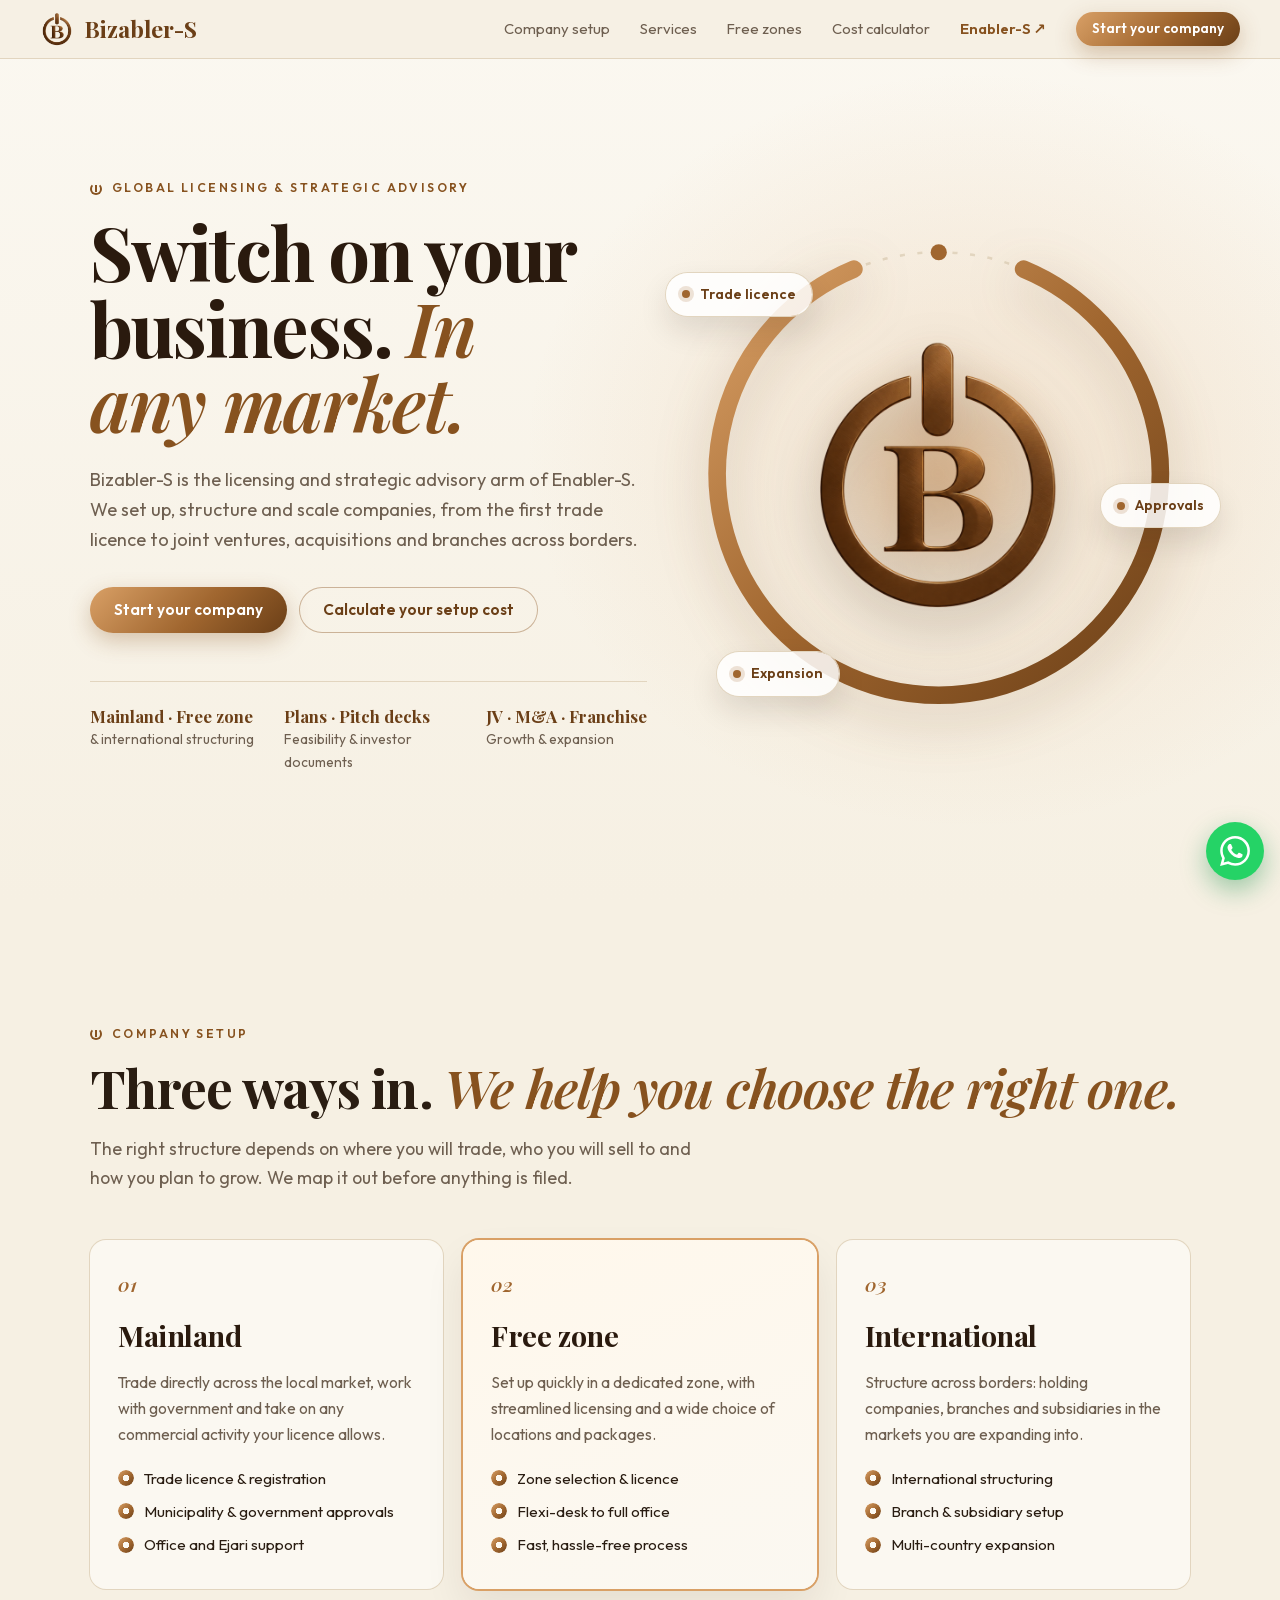
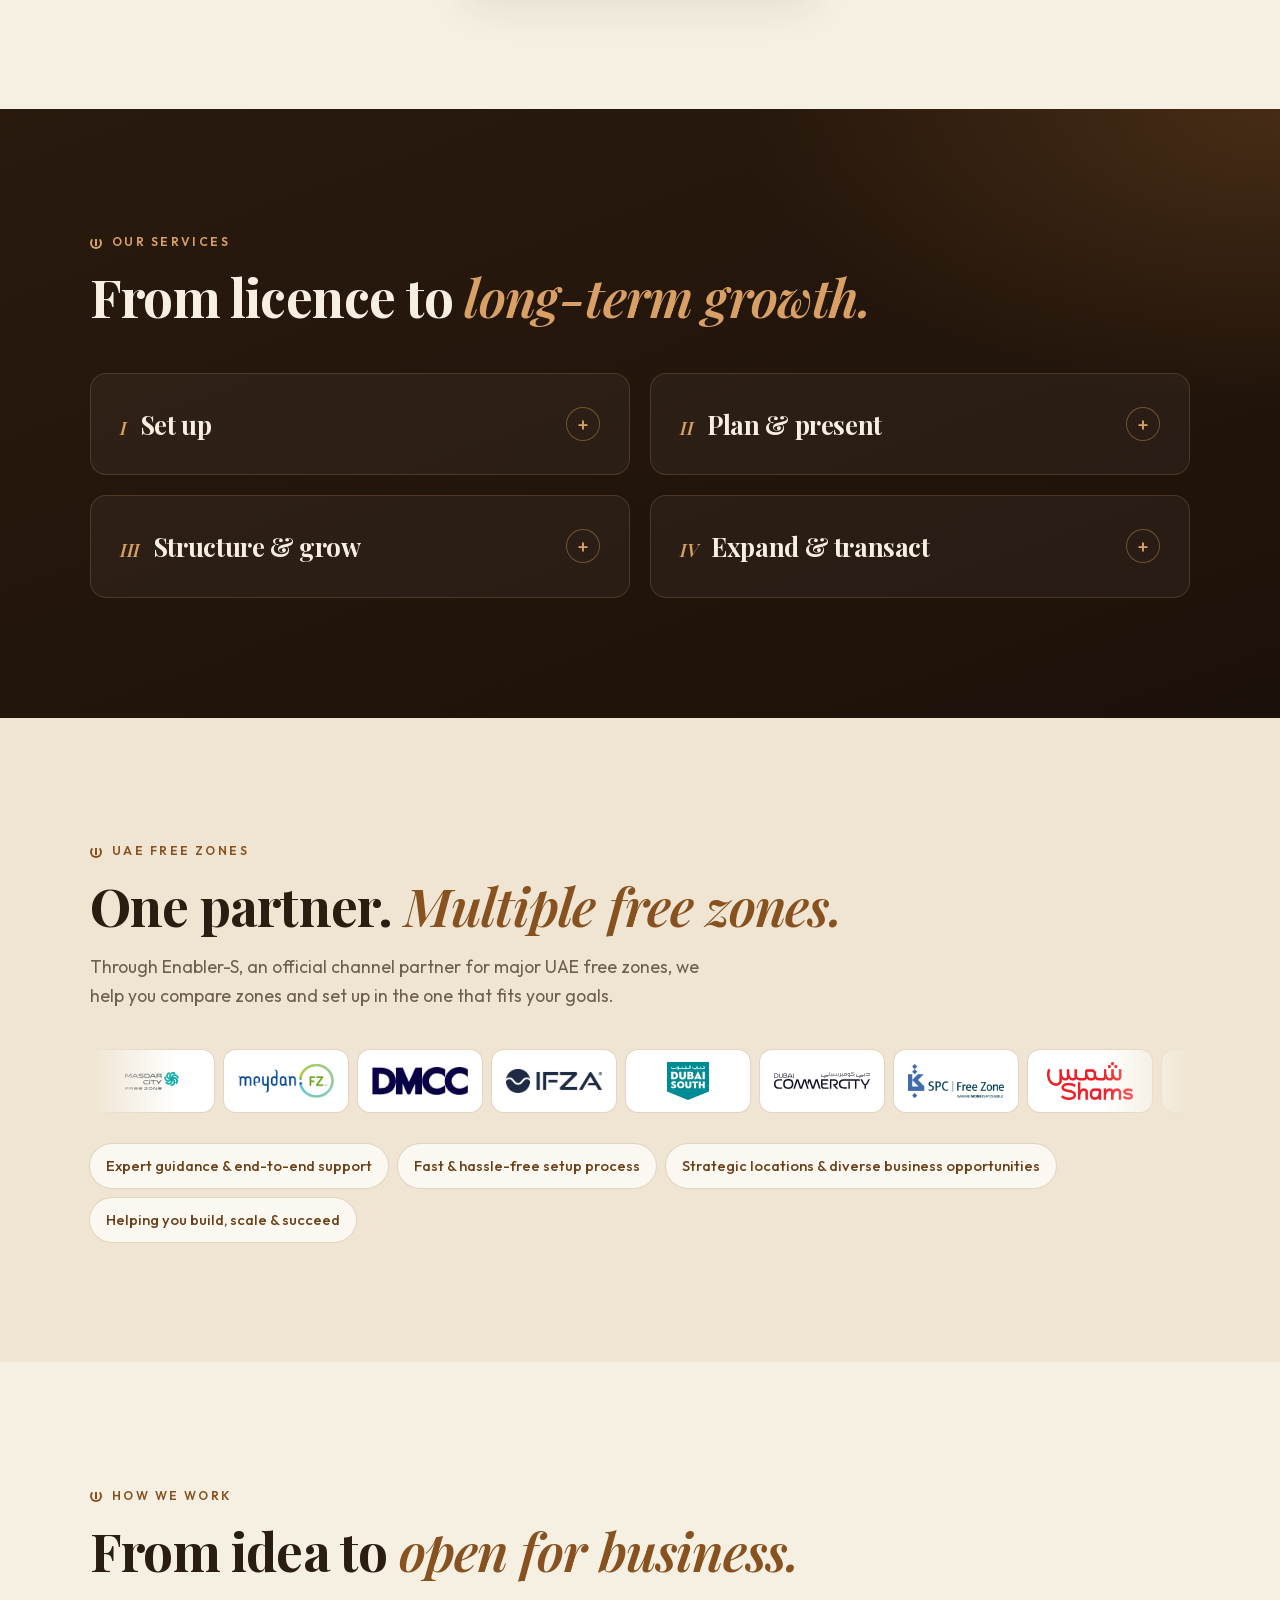
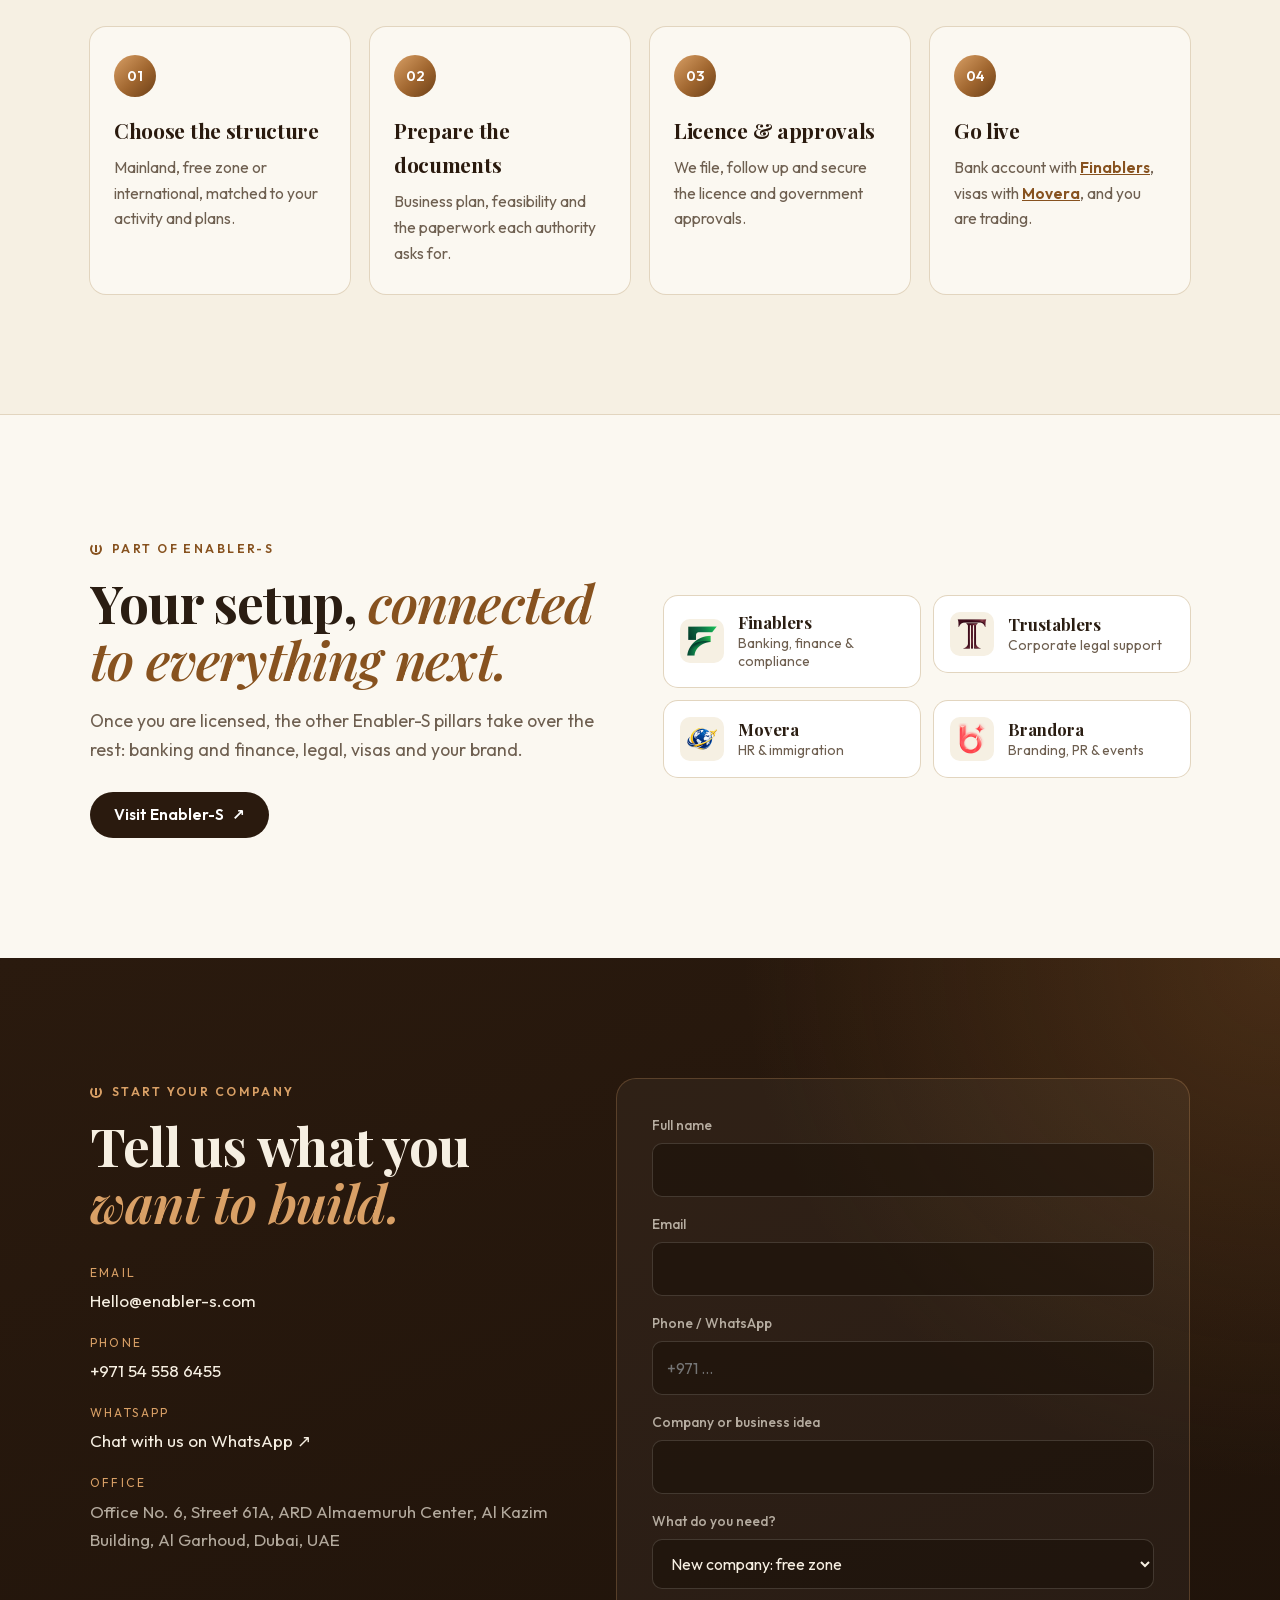
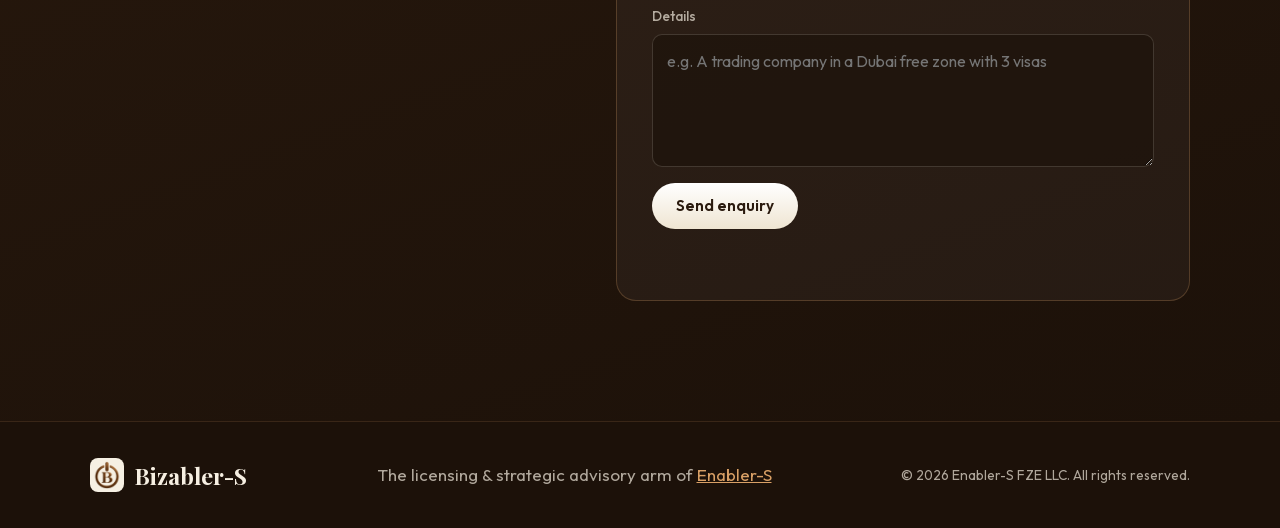
==== commit 9dfd5227: "Make service groups click to expand Co-Authored-By: Claude Opus 5.5 <noreply@anthropic.com>" ====
--- a/index.html
+++ b/index.html
@@ -21,9 +21,9 @@
   <link rel="preload" href="fonts/files/outfit-normal-latin-c8e7a7.woff2" as="font" type="font/woff2" crossorigin>
   <link rel="preload" href="fonts/files/playfair-display-normal-latin-9deeae.woff2" as="font" type="font/woff2" crossorigin>
   <link rel="stylesheet" href="fonts/fonts.css">
-  <link rel="stylesheet" href="styles.css">
-  <script src="lead-form.js" defer></script>
-  <script src="main.js" defer></script>
+  <link rel="stylesheet" href="css/styles.css">
+  <script src="js/lead-form.js" defer></script>
+  <script src="js/main.js" defer></script>
 </head>
 <body>
   <a class="skip" href="#main">Skip to content</a>
@@ -117,40 +117,41 @@
       <div class="wrap">
         <p class="eyebrow light">Our services</p>
         <h2>From licence to <em>long-term growth.</em></h2>
+        <!-- Each group opens on click to show its services (native details/summary, no JS) -->
         <div class="groups">
-          <article class="group reveal">
-            <h3><span>I</span>Set up</h3>
+          <details class="group reveal">
+            <summary><h3><span>I</span>Set up</h3></summary>
             <ul>
               <li>Company formation &amp; licensing</li>
               <li>Mainland, free zone &amp; international structuring</li>
               <li>Municipality &amp; government approvals</li>
               <li>Business insurance solutions</li>
             </ul>
-          </article>
-          <article class="group reveal">
-            <h3><span>II</span>Plan &amp; present</h3>
+          </details>
+          <details class="group reveal">
+            <summary><h3><span>II</span>Plan &amp; present</h3></summary>
             <ul>
               <li>Business plans &amp; feasibility studies</li>
               <li>Company profiles &amp; corporate presentations</li>
               <li>Pitch deck &amp; investor documentation preparation</li>
             </ul>
-          </article>
-          <article class="group reveal">
-            <h3><span>III</span>Structure &amp; grow</h3>
+          </details>
+          <details class="group reveal">
+            <summary><h3><span>III</span>Structure &amp; grow</h3></summary>
             <ul>
               <li>Operational, sales &amp; business model structuring</li>
               <li>Partnership &amp; B2B growth strategy</li>
               <li>Joint venture structuring</li>
               <li>Franchise model development &amp; documentation</li>
             </ul>
-          </article>
-          <article class="group reveal">
-            <h3><span>IV</span>Expand &amp; transact</h3>
+          </details>
+          <details class="group reveal">
+            <summary><h3><span>IV</span>Expand &amp; transact</h3></summary>
             <ul>
               <li>Multi-country expansion &amp; branch setup support</li>
               <li>Mergers &amp; acquisitions advisory (M&amp;A)</li>
             </ul>
-          </article>
+          </details>
         </div>
       </div>
     </section>
--- a/css/styles.css
+++ b/css/styles.css
@@ -0,0 +1,254 @@
+/* Bizabler-S: licensing & strategic advisory arm of Enabler-S.
+   Palette from the logo: brushed bronze on cream paper, with espresso for the dark sections.
+   Motif: the power ring around the B ("switch on your business"). */
+:root {
+  --cream: #f6f0e3;
+  --cream-2: #efe5d2;
+  --paper: #fbf8f1;
+  --bronze-300: #d9a066;
+  --bronze-500: #a0662f;
+  --bronze-600: #87521f;
+  --bronze-700: #6b3f17;
+  --espresso: #2a1a0e;
+  --espresso-2: #1c1109;
+  --ink: #2a1d12;
+  --muted: #6e5f50;
+  --line: #e2d5bf;
+  --on-dark: #f6efe2;
+  --on-dark-muted: rgba(246, 239, 226, 0.68);
+  --bronze-grad: linear-gradient(135deg, var(--bronze-300), var(--bronze-500) 55%, var(--bronze-700));
+
+  --display: "Playfair Display", "Iowan Old Style", Georgia, serif;
+  --body: "Outfit", "Segoe UI", system-ui, sans-serif;
+  --gutter: clamp(16px, 4vw, 40px);
+  --radius: 16px;
+}
+
+*, *::before, *::after { box-sizing: border-box; }
+html { scroll-behavior: smooth; -webkit-text-size-adjust: 100%; }
+@media (prefers-reduced-motion: reduce) { html { scroll-behavior: auto; } }
+body { margin: 0; overflow-x: hidden; background: var(--cream); color: var(--ink); font: 400 1.0625rem/1.65 var(--body); }
+img, svg { display: block; max-width: 100%; }
+a { color: inherit; }
+h1, h2, h3, p { margin: 0; }
+ul, ol { margin: 0; padding: 0; list-style: none; }
+h1, h2, h3 { font-family: var(--display); font-weight: 700; letter-spacing: -0.015em; text-wrap: balance; }
+h2 { font-size: clamp(2rem, 4.4vw, 3.3rem); line-height: 1.08; }
+h1 em, h2 em { font-style: italic; font-weight: 600; color: var(--bronze-600); }
+.dark h2 em { color: var(--bronze-300); }
+:focus-visible { outline: 2px solid var(--bronze-500); outline-offset: 3px; border-radius: 6px; }
+
+.skip { position: absolute; left: -999px; top: 8px; z-index: 100; background: var(--bronze-600); color: #fff; padding: 8px 14px; border-radius: 6px; }
+.skip:focus { left: 8px; }
+.wrap { max-width: 1180px; margin: 0 auto; padding-inline: var(--gutter); }
+
+.eyebrow { display: inline-flex; align-items: center; gap: 10px; font: 600 0.76rem/1.2 var(--body); letter-spacing: 0.2em; text-transform: uppercase; color: var(--bronze-600); margin-bottom: 18px; }
+/* tiny power symbol */
+.eyebrow::before { content: ""; width: 12px; height: 12px; border-radius: 50%; border: 2px solid currentColor; border-top-color: transparent; position: relative;
+  background: linear-gradient(currentColor, currentColor) center top / 2px 7px no-repeat; }
+.eyebrow.light { color: var(--bronze-300); }
+.section-lede { max-width: 620px; margin-top: 18px; color: var(--muted); font-size: 1.1rem; }
+.dark .section-lede { color: var(--on-dark-muted); }
+
+/* ---------- buttons ---------- */
+.btn { display: inline-flex; align-items: center; justify-content: center; gap: 8px; border: 0; cursor: pointer; text-decoration: none;
+  font: 600 0.96rem/1 var(--body); padding: 15px 24px; border-radius: 999px; transition: transform .2s, box-shadow .2s, background .2s; }
+.btn:hover { transform: translateY(-1px); }
+.btn-bronze { color: #fff; background: var(--bronze-grad); box-shadow: 0 8px 22px rgba(135, 82, 31, 0.3); }
+.btn-bronze:hover { box-shadow: 0 10px 28px rgba(135, 82, 31, 0.45); }
+.btn-outline { color: var(--bronze-700); box-shadow: inset 0 0 0 1px rgba(135, 82, 31, 0.4); }
+.btn-outline:hover { background: rgba(160, 102, 47, 0.07); }
+.btn-dark { color: #fff; background: var(--espresso); }
+.btn-dark:hover { background: var(--bronze-700); }
+.btn-cream { color: var(--espresso); background: linear-gradient(180deg, #fff, var(--cream-2)); }
+.btn-sm { padding: 10px 16px; font-size: 0.86rem; }
+
+/* ---------- header ---------- */
+.top { position: fixed; inset: 0 0 auto; z-index: 50; display: flex; align-items: center; justify-content: space-between;
+  padding: calc(env(safe-area-inset-top, 0px) + 12px) var(--gutter) 12px; background: rgba(246, 240, 227, 0.94); border-bottom: 1px solid var(--line); }
+.brand { display: flex; align-items: center; gap: 10px; text-decoration: none; }
+.brand img { width: 34px; height: 34px; }
+.brand span { font: 700 1.45rem/1 var(--display); color: var(--bronze-700); }
+.top ul { display: flex; align-items: center; gap: clamp(14px, 2.4vw, 30px); font-size: 0.93rem; }
+.top ul a:not(.btn) { text-decoration: none; color: var(--muted); }
+.top ul a:not(.btn):hover { color: var(--bronze-700); }
+.top .parent { color: var(--bronze-600) !important; font-weight: 600; }
+.menu-toggle { display: none; }
+@media (max-width: 860px) {
+  .menu-toggle { display: inline-flex; border: 0; border-radius: 999px; padding: 9px 16px; font: 600 0.88rem var(--body);
+    color: var(--bronze-700); background: transparent; box-shadow: inset 0 0 0 1px var(--line); cursor: pointer; }
+  .top ul { position: absolute; top: 100%; left: 0; right: 0; flex-direction: column; align-items: stretch; gap: 0;
+    padding: 8px var(--gutter) 20px; background: var(--cream); border-bottom: 1px solid var(--line); display: none; }
+  .top ul.open { display: flex; }
+  .top ul li a:not(.btn) { display: block; padding: 14px 0; border-bottom: 1px solid var(--line); }
+  .top ul .btn { margin-top: 14px; width: 100%; }
+}
+
+/* ---------- hero ---------- */
+.hero { position: relative; display: grid; grid-template-columns: 1.05fr 0.95fr; align-items: center; gap: 40px; min-height: 100svh;
+  padding: 120px max(var(--gutter), calc((100vw - 1180px) / 2 + var(--gutter))) 72px; overflow: hidden;
+  background: radial-gradient(ellipse 50% 60% at 76% 50%, rgba(217, 160, 102, 0.22), transparent 70%), linear-gradient(180deg, var(--paper), var(--cream)); }
+.hero h1 { font-size: clamp(2.7rem, 5.8vw, 4.8rem); line-height: 1.02; letter-spacing: -0.025em; color: var(--espresso); }
+.lede { margin-top: 24px; max-width: 560px; font-size: 1.14rem; color: var(--muted); }
+.actions { display: flex; flex-wrap: wrap; gap: 12px; margin-top: 32px; }
+.proof { display: grid; grid-template-columns: repeat(3, auto); justify-content: start; gap: 30px; margin-top: 48px; padding-top: 24px; border-top: 1px solid var(--line); }
+.proof li { display: flex; flex-direction: column; gap: 2px; }
+.proof b { font: 700 1.05rem/1.2 var(--display); color: var(--bronze-700); }
+.proof span { font-size: 0.86rem; color: var(--muted); }
+
+.hero-art { position: relative; aspect-ratio: 1; width: 100%; max-width: 520px; justify-self: center; display: grid; place-items: center; }
+.power { position: absolute; inset: 0; width: 100%; height: 100%; overflow: visible; }
+.power .track { fill: none; stroke: var(--line); stroke-width: 1; stroke-dasharray: 2 5; }
+/* the power ring draws in, then a dot keeps travelling it */
+.power .ring { fill: none; stroke: url(#bronze); stroke-width: 7; stroke-linecap: round; stroke-dasharray: 520; stroke-dashoffset: 520;
+  animation: draw 2s .2s cubic-bezier(.6, .1, .2, 1) forwards; filter: drop-shadow(0 6px 10px rgba(107, 63, 23, 0.25)); }
+@keyframes draw { to { stroke-dashoffset: 0; } }
+.power .orbit-dot { fill: var(--bronze-500); transform-origin: 100px 100px; animation: orbit 9s linear infinite; }
+@keyframes orbit { to { transform: rotate(360deg); } }
+.glow { position: absolute; inset: 24%; border-radius: 50%; background: radial-gradient(circle, rgba(217, 160, 102, 0.55), transparent 68%); filter: blur(10px);
+  opacity: 0; animation: on 1.2s 1.8s ease-out forwards, breathe 5s 3s ease-in-out infinite; }
+@keyframes on { to { opacity: 1; } }
+@keyframes breathe { 50% { opacity: 0.6; transform: scale(0.95); } }
+.mark { position: relative; width: 56%; height: auto; filter: drop-shadow(0 18px 26px rgba(42, 26, 14, 0.25)); animation: rise .9s .1s cubic-bezier(.2, .8, .2, 1) both; }
+@keyframes rise { from { opacity: 0; transform: translateY(16px) scale(0.96); } }
+.tag { position: absolute; display: flex; align-items: center; gap: 10px; padding: 10px 16px; border-radius: 999px; font-size: 0.88rem; font-weight: 600;
+  color: var(--bronze-700); background: rgba(255, 255, 255, 0.85); box-shadow: 0 0 0 1px var(--line), 0 14px 30px rgba(42, 26, 14, 0.12);
+  animation: float 6s ease-in-out infinite; }
+.tag i { width: 8px; height: 8px; border-radius: 50%; background: var(--bronze-500); box-shadow: 0 0 0 4px rgba(160, 102, 47, 0.18); }
+.t1 { top: 10%; left: -4%; animation-delay: -1s; }
+.t2 { top: 52%; right: -6%; animation-delay: -3s; }
+.t3 { bottom: 6%; left: 6%; animation-delay: -4.5s; }
+@keyframes float { 50% { transform: translateY(-10px); } }
+@media (prefers-reduced-motion: reduce) {
+  .power .ring { animation: none; stroke-dashoffset: 0; }
+  .power .orbit-dot, .mark, .tag { animation: none; }
+  .glow { animation: none; opacity: 1; }
+}
+@media (max-width: 900px) {
+  .hero { grid-template-columns: 1fr; padding-top: 100px; }
+  .hero-art { max-width: 380px; order: -1; }
+}
+@media (max-width: 560px) {
+  .proof { grid-template-columns: 1fr; gap: 12px; }
+  .tag { font-size: 0.76rem; padding: 8px 12px; }
+  .t1 { left: 0; } .t2 { right: 0; }
+}
+
+/* ---------- sections ---------- */
+.section { padding: clamp(72px, 10vw, 120px) 0; }
+.dark { color: var(--on-dark); background: radial-gradient(ellipse 60% 70% at 100% 0%, rgba(160, 102, 47, 0.28), transparent 70%), linear-gradient(160deg, var(--espresso), var(--espresso-2)); }
+
+.paths { display: grid; grid-template-columns: repeat(3, 1fr); gap: 20px; margin-top: 48px; }
+.path { position: relative; padding: 32px 28px; border-radius: var(--radius); background: var(--paper); box-shadow: 0 0 0 1px var(--line); transition: transform .3s, box-shadow .3s; }
+.path:hover { transform: translateY(-4px); box-shadow: 0 0 0 1px var(--bronze-300), 0 20px 40px rgba(42, 26, 14, 0.1); }
+.path.featured { background: linear-gradient(160deg, #fff8ec, var(--paper)); box-shadow: 0 0 0 2px var(--bronze-300), 0 20px 40px rgba(42, 26, 14, 0.08); }
+.path .num { font: italic 600 1.2rem/1 var(--display); color: var(--bronze-500); }
+.path h3 { margin-top: 12px; font-size: 1.8rem; color: var(--espresso); }
+.path p { margin-top: 10px; color: var(--muted); font-size: 0.98rem; }
+.path ul { margin-top: 18px; display: grid; gap: 8px; }
+.path li { position: relative; padding-left: 26px; font-size: 0.95rem; }
+.path li::before { content: ""; position: absolute; left: 0; top: 0.32em; width: 16px; height: 16px; border-radius: 50%;
+  background: var(--bronze-grad) ; -webkit-mask: radial-gradient(circle, transparent 3px, #000 3.5px); mask: radial-gradient(circle, transparent 3px, #000 3.5px); }
+@media (max-width: 900px) { .paths { grid-template-columns: 1fr; } }
+
+.groups { display: grid; grid-template-columns: repeat(2, 1fr); align-items: start; gap: 20px; margin-top: 48px; }
+.group { padding: 30px; border-radius: var(--radius); background: rgba(255, 255, 255, 0.04); box-shadow: inset 0 0 0 1px rgba(217, 160, 102, 0.2); }
+.group h3 { display: flex; align-items: baseline; gap: 14px; font-size: 1.6rem; }
+.group summary { display: flex; align-items: center; justify-content: space-between; gap: 16px; cursor: pointer; list-style: none; }
+.group summary::-webkit-details-marker { display: none; }
+.group summary::after { content: "+"; flex: none; display: grid; place-items: center; width: 34px; height: 34px; border-radius: 50%; box-shadow: inset 0 0 0 1px rgba(217, 160, 102, 0.4); color: var(--bronze-300); font-size: 1.3rem; line-height: 1; }
+.group[open] summary::after { content: "\2212"; }
+.group summary:hover h3, .group summary:focus-visible h3 { color: var(--bronze-300); }
+.group summary:focus-visible { outline: 2px solid var(--bronze-300); outline-offset: 6px; border-radius: 4px; }
+.group h3 span { font: italic 600 1.1rem/1 var(--display); color: var(--bronze-300); }
+.group ul { margin-top: 16px; }
+.group li { padding: 11px 0; border-top: 1px solid rgba(246, 239, 226, 0.1); color: var(--on-dark-muted); }
+@media (max-width: 760px) { .groups { grid-template-columns: 1fr; } }
+
+.fz { background: var(--cream-2); }
+/* partner free zone logos: one line sliding left in a loop (two identical tracks), pauses on hover */
+.fz-marquee { display: flex; margin-top: 36px; overflow: hidden;
+  -webkit-mask-image: linear-gradient(90deg, transparent, #000 8%, #000 92%, transparent); mask-image: linear-gradient(90deg, transparent, #000 8%, #000 92%, transparent); }
+.fz-track { display: flex; flex: none; gap: 10px; padding: 4px 10px 4px 0; animation: fz-slide 36s linear infinite; }
+.fz-marquee:hover .fz-track { animation-play-state: paused; }
+.fz-track li { display: grid; place-items: center; flex: none; width: 124px; height: 62px; padding: 10px 14px; border-radius: 12px; background: #fff; box-shadow: 0 0 0 1px var(--line); }
+.fz-track img { max-width: 100%; max-height: 38px; width: auto; height: auto; object-fit: contain; }
+@keyframes fz-slide { to { transform: translateX(-100%); } }
+@media (max-width: 560px) { .fz-track li { width: 108px; height: 56px; } .fz-track img { max-height: 32px; } }
+/* no motion wanted: one line the visitor swipes instead */
+@media (prefers-reduced-motion: reduce) {
+  .fz-marquee { overflow-x: auto; -webkit-mask-image: none; mask-image: none; }
+  .fz-track { animation: none; }
+  .fz-track[aria-hidden="true"] { display: none; }
+}
+.why { display: flex; flex-wrap: wrap; gap: 10px; margin-top: 28px; }
+.why li { padding: 10px 16px; border-radius: 999px; font-size: 0.92rem; font-weight: 500; color: var(--bronze-700); background: var(--paper); box-shadow: 0 0 0 1px var(--line); }
+
+.steps { display: grid; grid-template-columns: repeat(4, 1fr); gap: 20px; margin-top: 48px; }
+.steps li { padding: 28px 24px; border-radius: var(--radius); background: var(--paper); box-shadow: 0 0 0 1px var(--line); }
+.steps .n { display: inline-grid; place-items: center; width: 42px; height: 42px; border-radius: 50%; font: 700 0.9rem/1 var(--body); color: #fff; background: var(--bronze-grad); }
+.steps h3 { margin-top: 16px; font-size: 1.3rem; color: var(--espresso); }
+.steps p { margin-top: 8px; color: var(--muted); font-size: 0.97rem; }
+.steps a { color: var(--bronze-600); font-weight: 600; }
+@media (max-width: 960px) { .steps { grid-template-columns: repeat(2, 1fr); } }
+@media (max-width: 520px) { .steps { grid-template-columns: 1fr; } }
+
+.eco { background: var(--paper); border-top: 1px solid var(--line); }
+.eco-grid { display: grid; grid-template-columns: 1fr 1fr; gap: 48px; align-items: center; }
+.eco .btn { margin-top: 28px; }
+.eco-list { display: grid; grid-template-columns: 1fr 1fr; gap: 14px; }
+.eco-list a { display: flex; align-items: center; gap: 14px; padding: 16px; border-radius: 14px; text-decoration: none; background: #fff; box-shadow: 0 0 0 1px var(--line); transition: box-shadow .3s; }
+.eco-list a:hover { box-shadow: 0 0 0 1px var(--bronze-500); }
+.eco-list img { width: 44px; height: 44px; object-fit: contain; padding: 6px; border-radius: 10px; background: var(--cream); }
+.eco-list span { display: flex; flex-direction: column; color: var(--muted); font-size: 0.86rem; line-height: 1.35; }
+.eco-list b { font: 700 1.05rem/1.3 var(--display); color: var(--ink); }
+@media (max-width: 900px) { .eco-grid { grid-template-columns: 1fr; } }
+@media (max-width: 480px) { .eco-list { grid-template-columns: 1fr; } }
+
+.contact-grid { display: grid; grid-template-columns: 0.9fr 1.1fr; gap: 56px; align-items: start; }
+.contact dl { margin: 32px 0 0; display: grid; gap: 18px; }
+.contact dt { font-size: 0.76rem; letter-spacing: 0.18em; text-transform: uppercase; color: var(--bronze-300); }
+.contact dd { margin: 4px 0 0; color: var(--on-dark-muted); }
+.contact dd a { color: var(--on-dark); text-decoration: none; }
+.form { display: grid; gap: 16px; padding: clamp(22px, 4vw, 36px); border-radius: 20px; background: rgba(255, 255, 255, 0.04); box-shadow: inset 0 0 0 1px rgba(217, 160, 102, 0.25); }
+.field { display: grid; gap: 6px; }
+.field label { font-size: 0.86rem; font-weight: 500; color: var(--on-dark-muted); }
+.field input, .field select, .field textarea { width: 100%; padding: 13px 14px; border-radius: 10px; border: 1px solid rgba(246, 239, 226, 0.16);
+  background: rgba(28, 17, 9, 0.6); color: var(--on-dark); font: inherit; font-size: 1rem; }
+.field select option { color: var(--ink); }
+.field input:focus, .field select:focus, .field textarea:focus { outline: none; border-color: var(--bronze-300); box-shadow: 0 0 0 3px rgba(217, 160, 102, 0.2); }
+.form .btn { justify-self: start; }
+.form-status { min-height: 1.4em; font-size: 0.92rem; color: var(--bronze-300); }
+@media (max-width: 860px) { .contact-grid { grid-template-columns: 1fr; } }
+
+.foot { padding: 36px 0 calc(env(safe-area-inset-bottom, 0px) + 36px); background: var(--espresso-2); color: var(--on-dark-muted); border-top: 1px solid rgba(217, 160, 102, 0.15); }
+.foot-row { display: flex; flex-wrap: wrap; align-items: center; justify-content: space-between; gap: 16px; }
+.foot .brand span { color: var(--on-dark); }
+.foot .brand img { background: var(--cream); border-radius: 8px; padding: 3px; }
+.foot a { color: var(--bronze-300); }
+.fine { font-size: 0.85rem; }
+
+/* ---------- floating WhatsApp button ---------- */
+.wa-float { position: fixed; z-index: 45; right: max(16px, env(safe-area-inset-right, 0px));
+  bottom: calc(env(safe-area-inset-bottom, 0px) + 20px); display: flex; align-items: center; justify-content: center;
+  min-width: 58px; height: 58px; padding: 0 14px; border-radius: 999px; text-decoration: none; color: #fff; background: #25d366;
+  box-shadow: 0 10px 26px rgba(18, 140, 70, 0.4); transition: transform .2s, box-shadow .2s; }
+.wa-float:hover { transform: translateY(-2px); box-shadow: 0 14px 32px rgba(18, 140, 70, 0.5); }
+.wa-float:focus-visible { outline: 3px solid var(--bronze-500); outline-offset: 3px; }
+.wa-float svg { width: 30px; height: 30px; fill: currentColor; flex: none; }
+/* the label slides out on hover; the button stays a round icon otherwise */
+.wa-float span { max-width: 0; overflow: hidden; white-space: nowrap; font: 600 0.95rem/1 var(--body); transition: max-width .3s, margin .3s; }
+.wa-float:hover span, .wa-float:focus-visible span { max-width: 160px; margin: 0 4px 0 10px; }
+.wa-float::before { content: ""; position: absolute; inset: 0; border-radius: inherit; box-shadow: 0 0 0 0 rgba(37, 211, 102, 0.5);
+  animation: wa-ping 2.6s 1.5s ease-out infinite; }
+@keyframes wa-ping { 0% { box-shadow: 0 0 0 0 rgba(37, 211, 102, 0.45); } 70%, 100% { box-shadow: 0 0 0 16px rgba(37, 211, 102, 0); } }
+@media (prefers-reduced-motion: reduce) { .wa-float::before { animation: none; } .wa-float, .wa-float span { transition: none; } }
+@media print { .wa-float { display: none; } }
+@media (max-width: 860px) {
+  .form-in-view .wa-float { opacity: 0; pointer-events: none; transform: scale(0.8); }
+}
+
+/* reveal on scroll (only when JS has run) */
+.js .reveal { opacity: 0; transform: translateY(16px); transition: opacity .7s, transform .7s cubic-bezier(.2, .8, .2, 1); }
+.js .reveal.in { opacity: 1; transform: none; }
+@media (prefers-reduced-motion: reduce) { .js .reveal { opacity: 1; transform: none; transition: none; } }
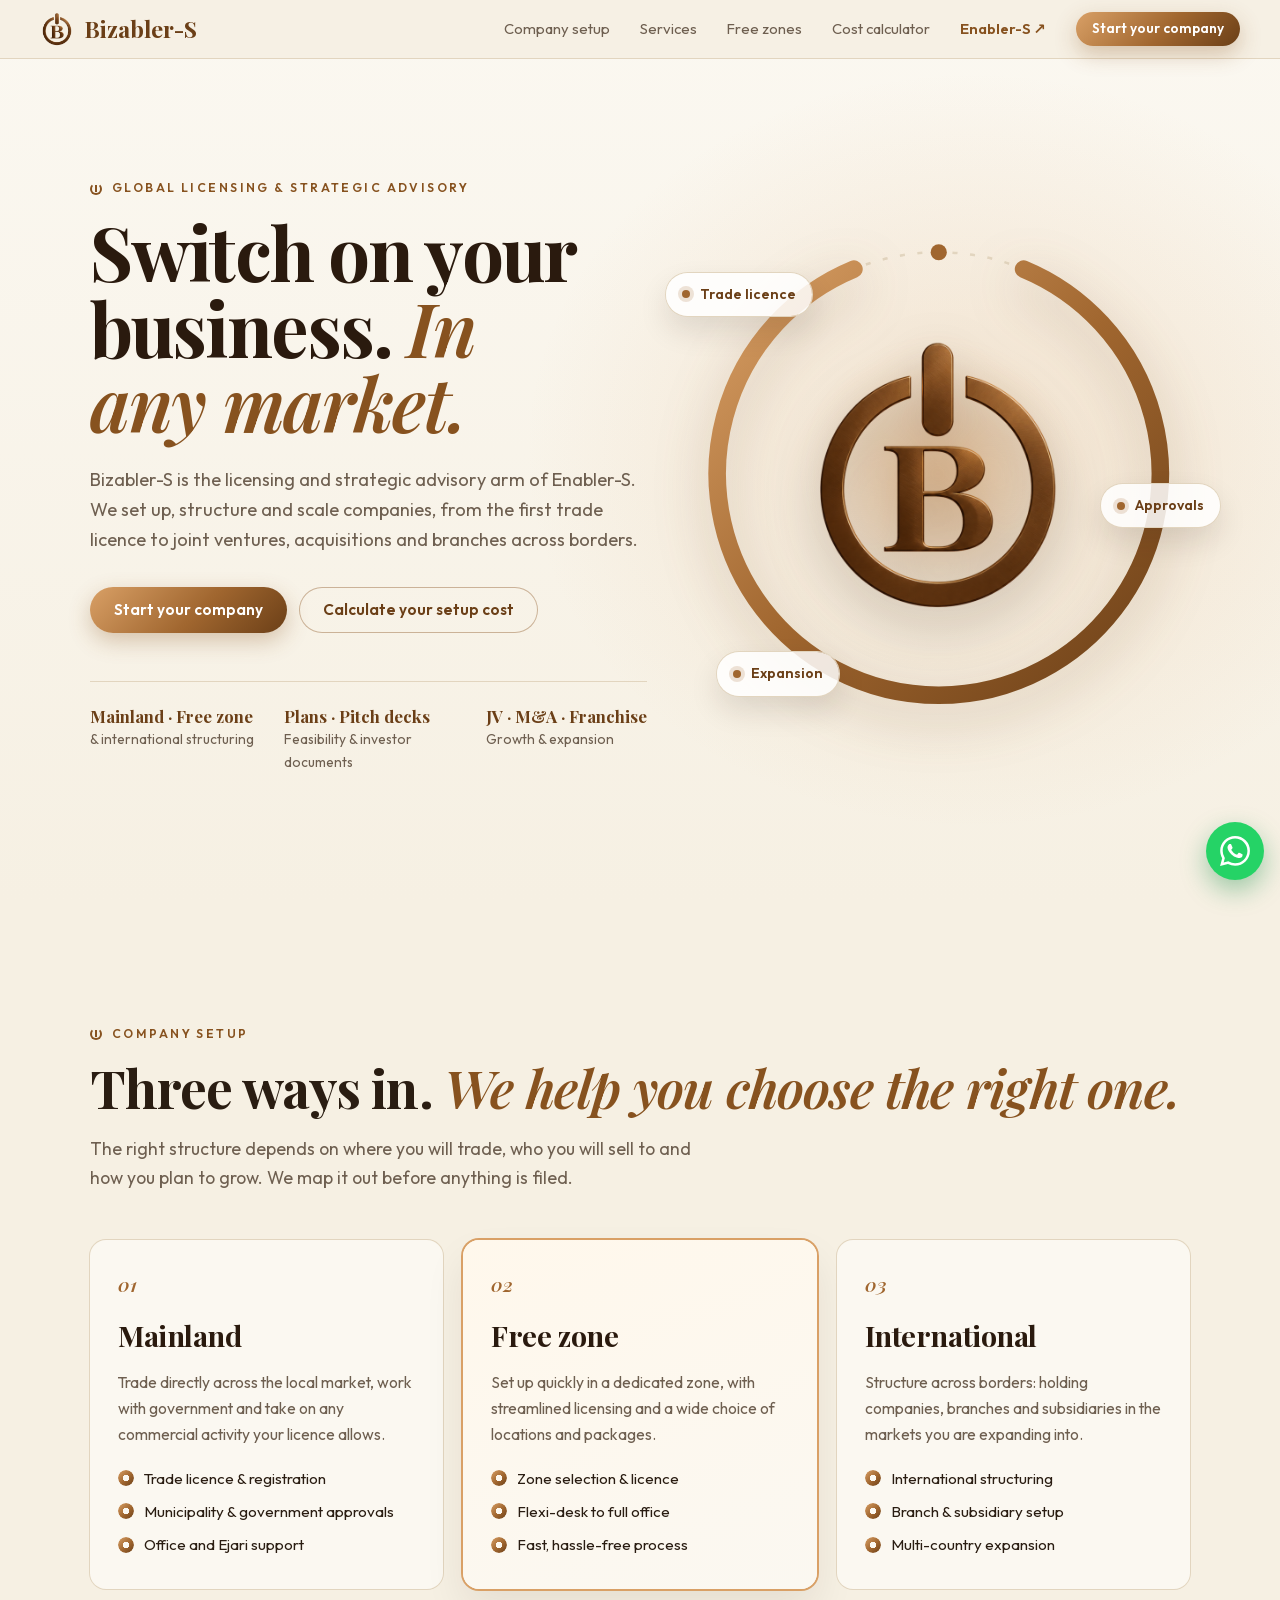
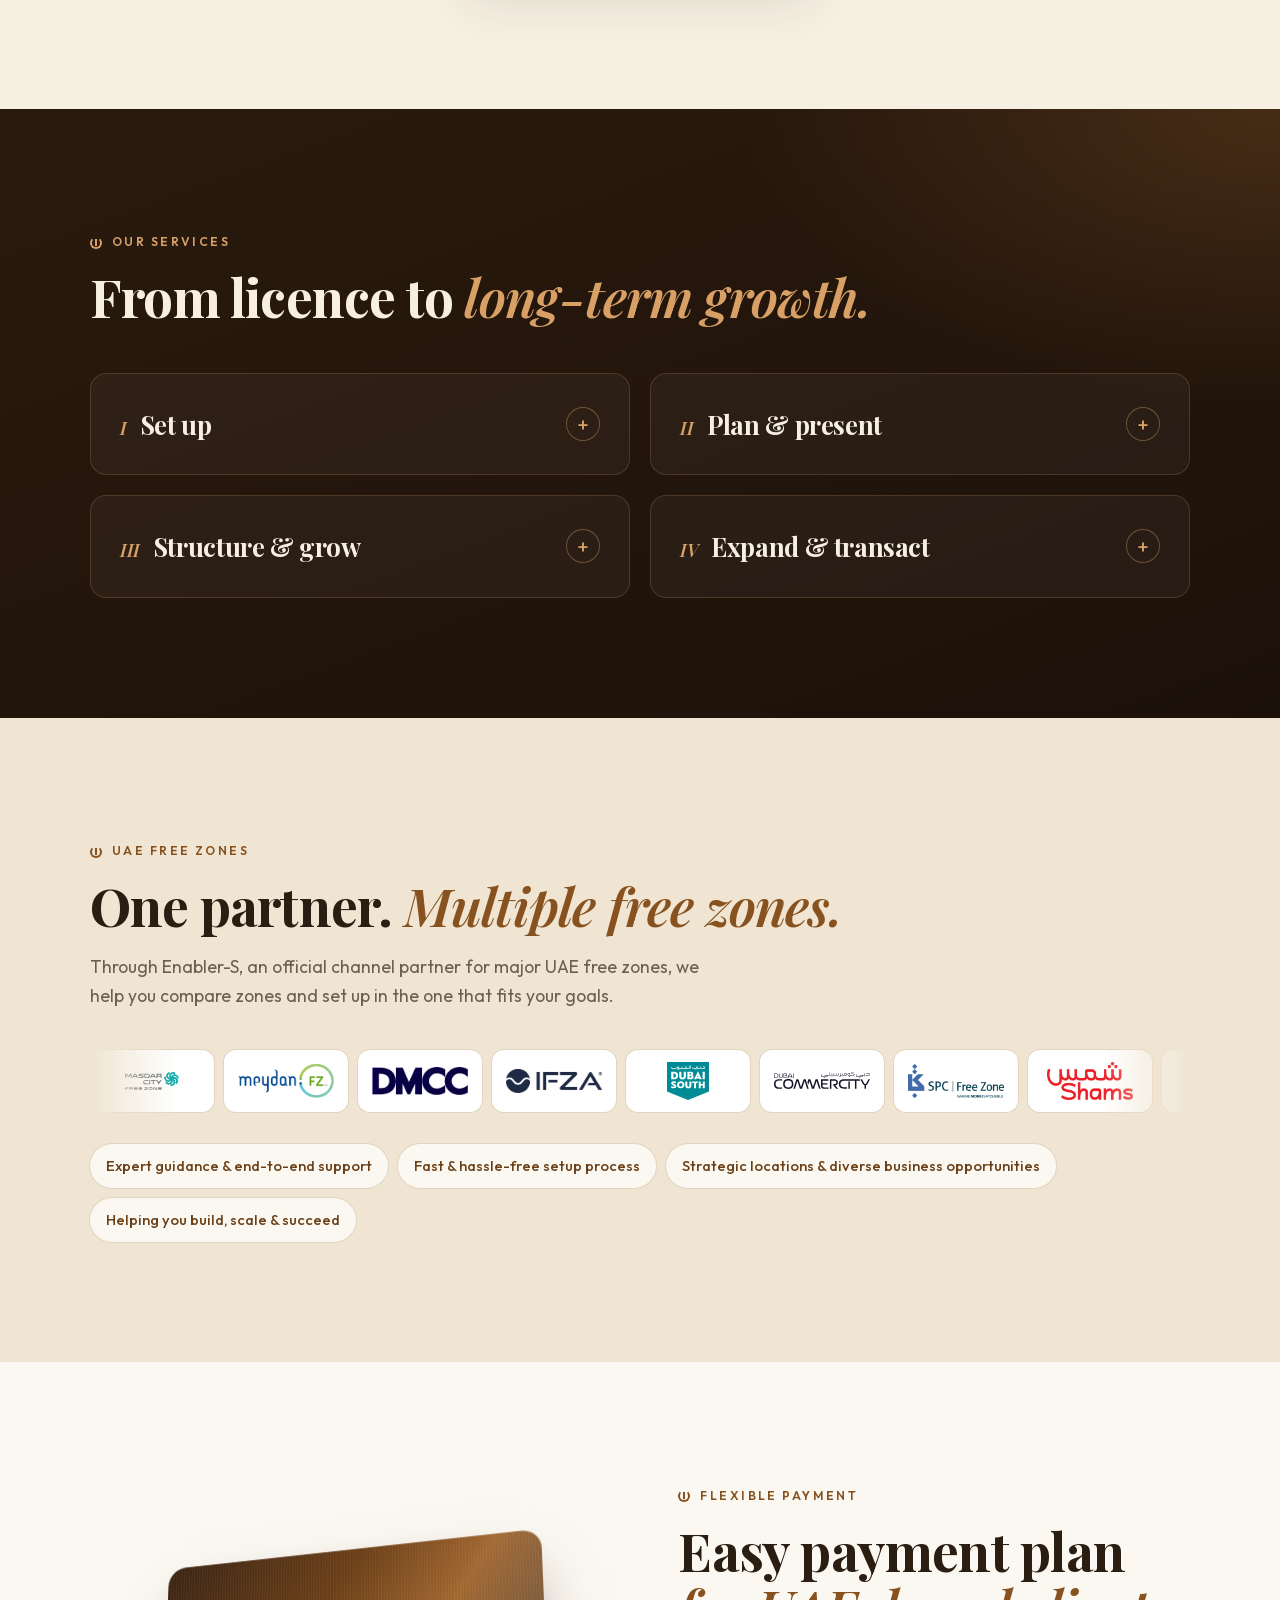
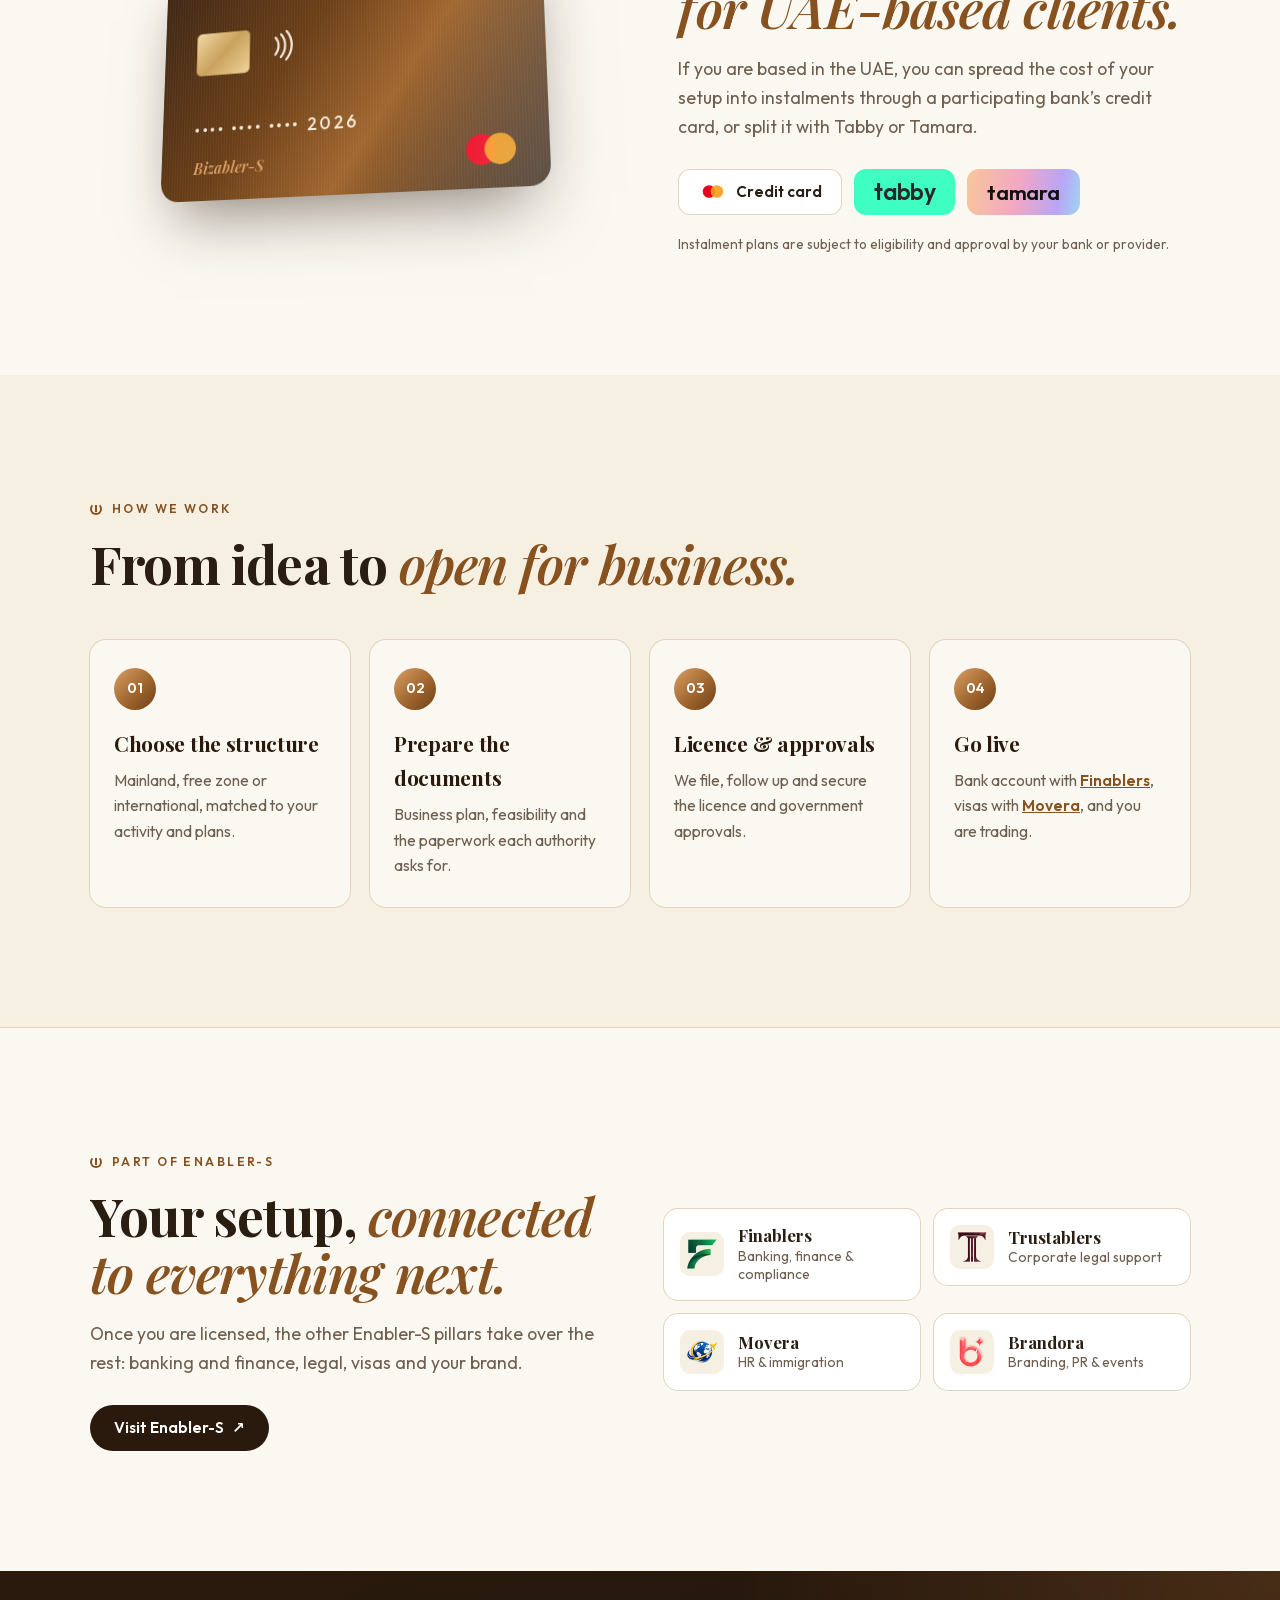
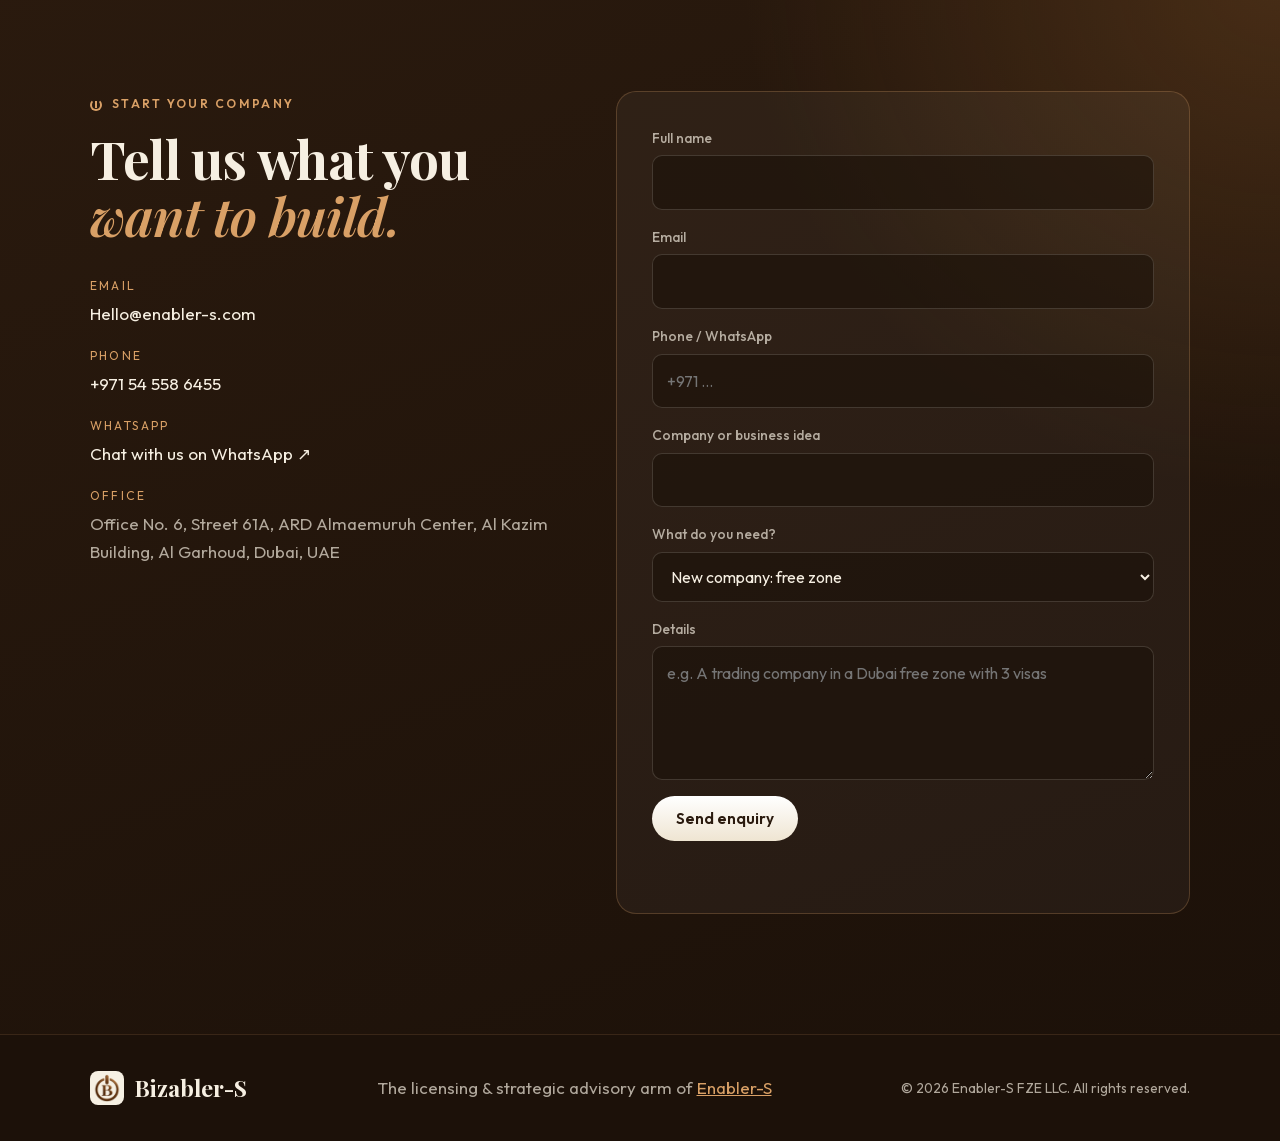
==== commit a64af249: "Add easy payment plan section with Tabby and Tamara Co-Authored-By: Claude Opus 5.5 <noreply@anthrop" ====
--- a/index.html
+++ b/index.html
@@ -176,6 +176,32 @@
       </div>
     </section>
 
+    <!-- Easy payment plan: instalments via UAE bank credit cards, Tabby and Tamara -->
+    <section class="section pay" id="payment">
+      <div class="wrap pay-grid">
+        <div class="pay-visual" aria-hidden="true">
+          <div class="pay-card">
+            <span class="pay-chip"></span>
+            <svg class="pay-wave" viewBox="0 0 24 24"><path d="M8 6a9 9 0 0 1 0 12M12 4a12 12 0 0 1 0 16M16 2a15 15 0 0 1 0 20" fill="none" stroke="currentColor" stroke-width="1.6" stroke-linecap="round"/></svg>
+            <span class="pay-num">&bull;&bull;&bull;&bull; &bull;&bull;&bull;&bull; &bull;&bull;&bull;&bull; 2026</span>
+            <span class="pay-name">Bizabler-S</span>
+            <span class="pay-mc"><i></i><i></i></span>
+          </div>
+        </div>
+        <div class="pay-copy reveal">
+          <p class="eyebrow">Flexible payment</p>
+          <h2>Easy payment plan <em>for UAE-based clients.</em></h2>
+          <p class="section-lede">If you are based in the UAE, you can spread the cost of your setup into instalments through a participating bank&rsquo;s credit card, or split it with Tabby or Tamara.</p>
+          <ul class="pay-methods" aria-label="Payment options">
+            <li class="pm-card"><svg viewBox="0 0 38 24" aria-hidden="true"><circle cx="14" cy="12" r="8" fill="#eb001b"/><circle cx="24" cy="12" r="8" fill="#f79e1b" fill-opacity=".9"/></svg>Credit card</li>
+            <li class="pm-tabby">tabby</li>
+            <li class="pm-tamara">tamara</li>
+          </ul>
+          <p class="pay-note">Instalment plans are subject to eligibility and approval by your bank or provider.</p>
+        </div>
+      </div>
+    </section>
+
     <!-- Process: hands off to the sister brands for bank and visas -->
     <section class="section" id="process">
       <div class="wrap">
--- a/css/styles.css
+++ b/css/styles.css
@@ -252,3 +252,33 @@
 .js .reveal { opacity: 0; transform: translateY(16px); transition: opacity .7s, transform .7s cubic-bezier(.2, .8, .2, 1); }
 .js .reveal.in { opacity: 1; transform: none; }
 @media (prefers-reduced-motion: reduce) { .js .reveal { opacity: 1; transform: none; transition: none; } }
+
+/* ---------- easy payment plan ---------- */
+.pay { background: var(--paper); }
+.pay-grid { display: grid; grid-template-columns: minmax(0, 1fr) minmax(0, 1fr); align-items: center; gap: clamp(32px, 6vw, 80px); }
+.pay-visual { perspective: 1200px; display: grid; place-items: center; padding: 24px 0; }
+/* brushed-bronze card, slowly tilting like the flip-in card on the free zone sites */
+.pay-card { position: relative; width: min(100%, 400px); aspect-ratio: 1.586; border-radius: 20px; color: rgba(255, 248, 236, 0.92);
+  background: repeating-linear-gradient(90deg, rgba(255, 255, 255, 0.05) 0 1px, transparent 1px 3px), linear-gradient(125deg, #3a2414 0%, var(--bronze-700) 38%, var(--bronze-500) 62%, #2a1a0e 100%);
+  box-shadow: 0 30px 60px -20px rgba(42, 26, 14, 0.55), inset 0 1px 0 rgba(255, 255, 255, 0.25);
+  transform: rotateX(14deg) rotateY(-18deg); animation: pay-tilt 9s ease-in-out infinite; }
+.pay-card::after { content: ""; position: absolute; inset: 0; border-radius: inherit; background: linear-gradient(115deg, transparent 30%, rgba(255, 255, 255, 0.22) 45%, transparent 60%); background-size: 250% 100%; animation: pay-shine 9s ease-in-out infinite; }
+@keyframes pay-tilt { 0%, 100% { transform: rotateX(14deg) rotateY(-18deg); } 50% { transform: rotateX(6deg) rotateY(14deg); } }
+@keyframes pay-shine { 0%, 100% { background-position: 100% 0; } 50% { background-position: 0 0; } }
+@media (prefers-reduced-motion: reduce) { .pay-card, .pay-card::after { animation: none; } }
+.pay-chip { position: absolute; left: 9%; top: 30%; width: 15%; aspect-ratio: 1.3; border-radius: 6px; background: linear-gradient(135deg, #f3d9a4, #c9a25e 50%, #f0d49a); box-shadow: inset 0 0 0 1px rgba(90, 60, 20, 0.35); }
+.pay-wave { position: absolute; left: 28%; top: 31%; width: 9%; }
+.pay-num { position: absolute; left: 9%; bottom: 25%; font: 500 clamp(0.85rem, 2.6vw, 1.15rem)/1 var(--body); letter-spacing: 0.14em; }
+.pay-name { position: absolute; left: 9%; bottom: 10%; font: italic 600 1rem/1 var(--display); color: var(--bronze-300); }
+.pay-mc { position: absolute; right: 8%; bottom: 9%; display: flex; }
+.pay-mc i { width: 30px; height: 30px; border-radius: 50%; background: #eb001b; }
+.pay-mc i + i { margin-left: -12px; background: #f79e1b; opacity: 0.9; }
+.pay-methods { display: flex; flex-wrap: wrap; gap: 12px; margin-top: 28px; }
+.pay-methods li { display: inline-flex; align-items: center; gap: 8px; height: 46px; padding: 0 20px; border-radius: 12px; font-weight: 700; }
+.pm-card { background: #fff; color: var(--ink); font-size: 0.95rem; box-shadow: inset 0 0 0 1px var(--line); }
+.pm-card svg { width: 30px; }
+.pm-tabby { background: #3effc1; color: #292929; font-size: 1.45rem; letter-spacing: -0.03em; }
+.pm-tamara { background: linear-gradient(100deg, #f8c79a, #f2a7c4 45%, #b9a5f5 80%, #9fd6f2); color: #111; font-size: 1.3rem; letter-spacing: -0.01em; }
+.pay-note { margin-top: 18px; font-size: 0.85rem; color: var(--muted); }
+@media (max-width: 860px) { .pay-grid { grid-template-columns: minmax(0, 1fr); } .pay-visual { order: 2; } }
+
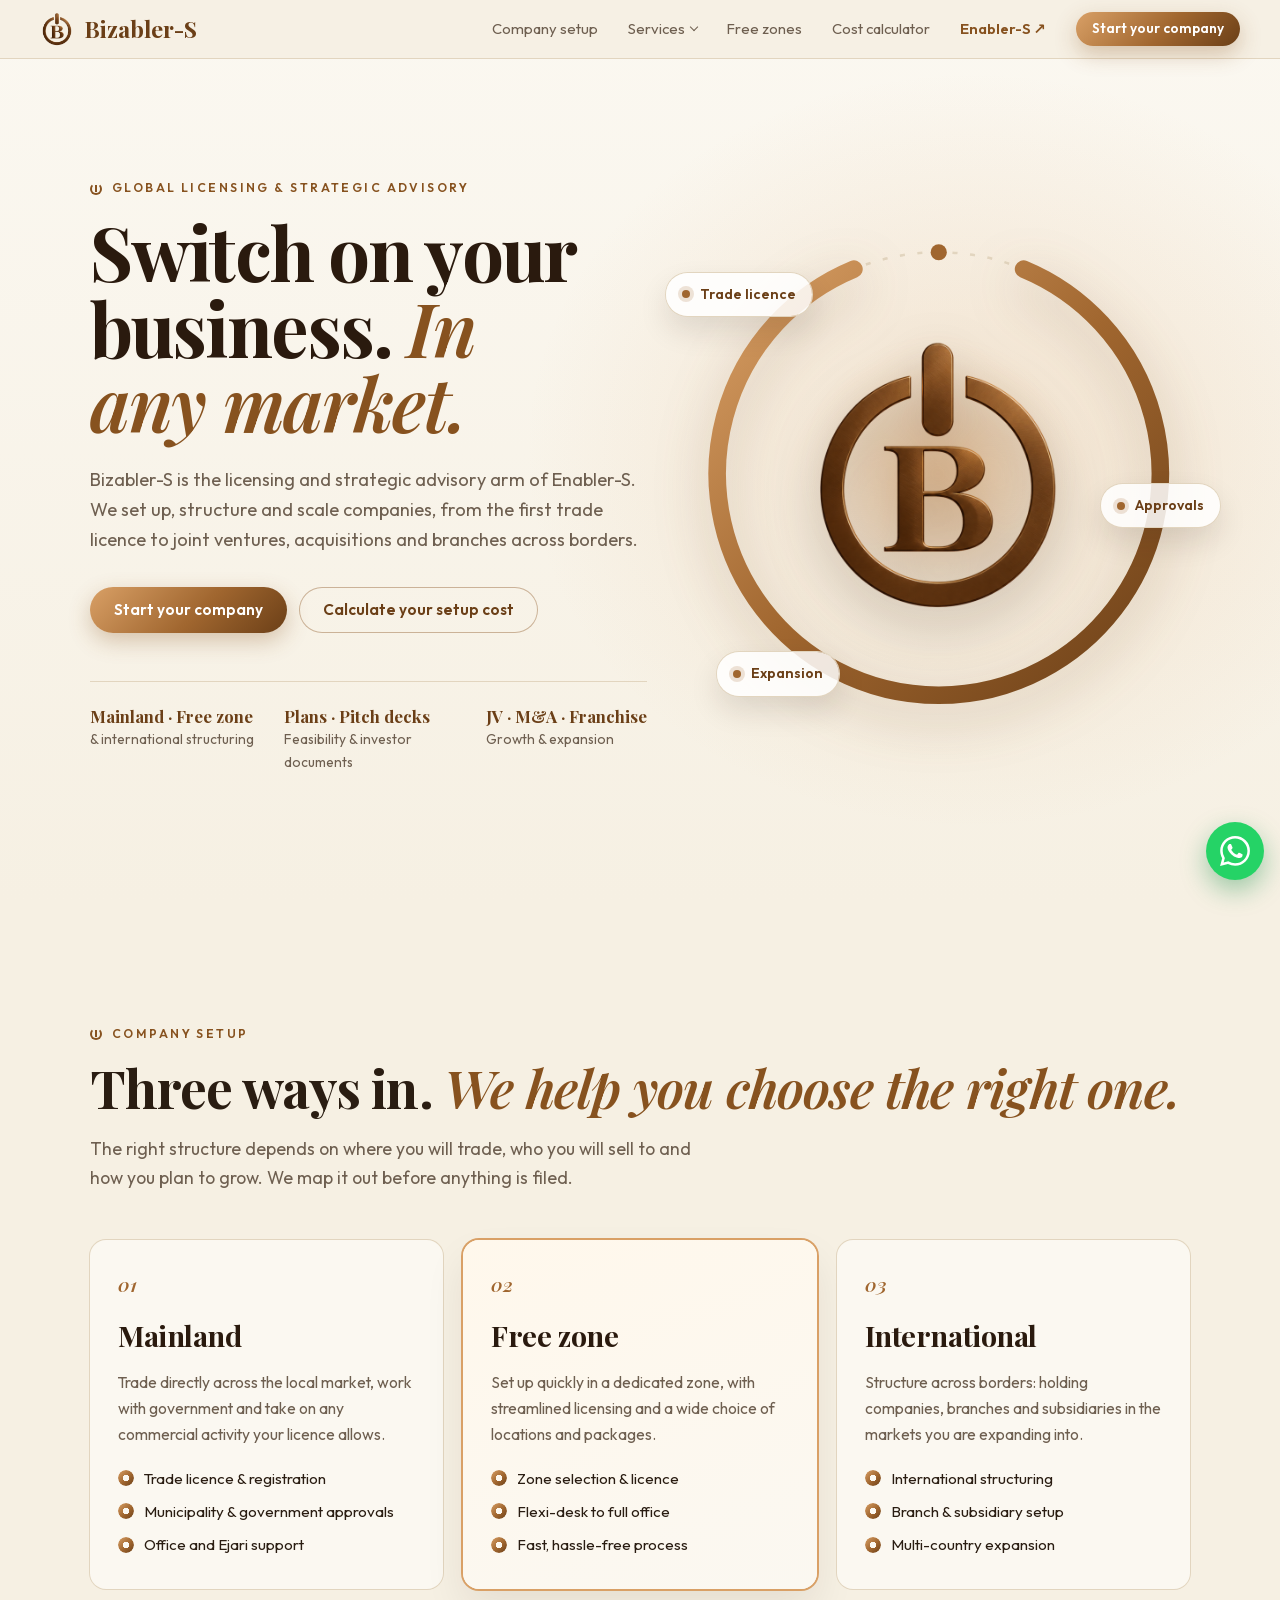
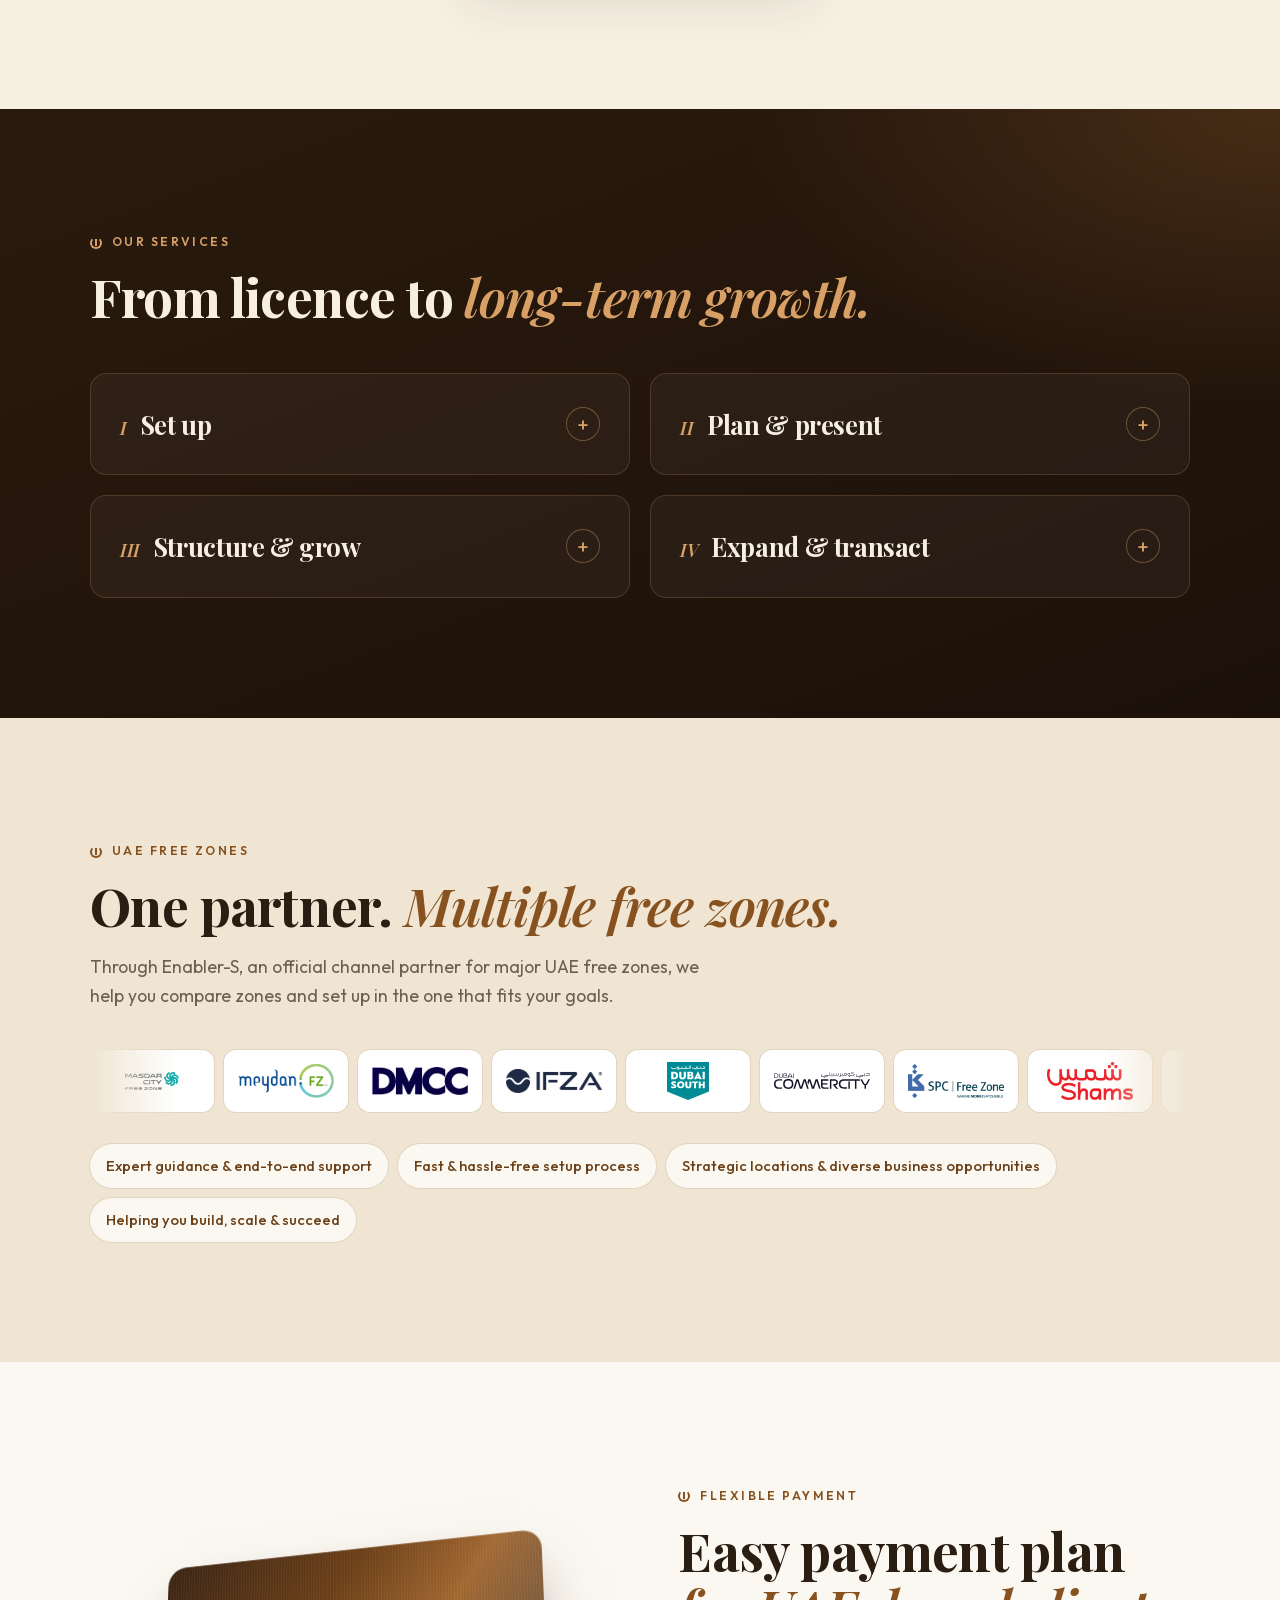
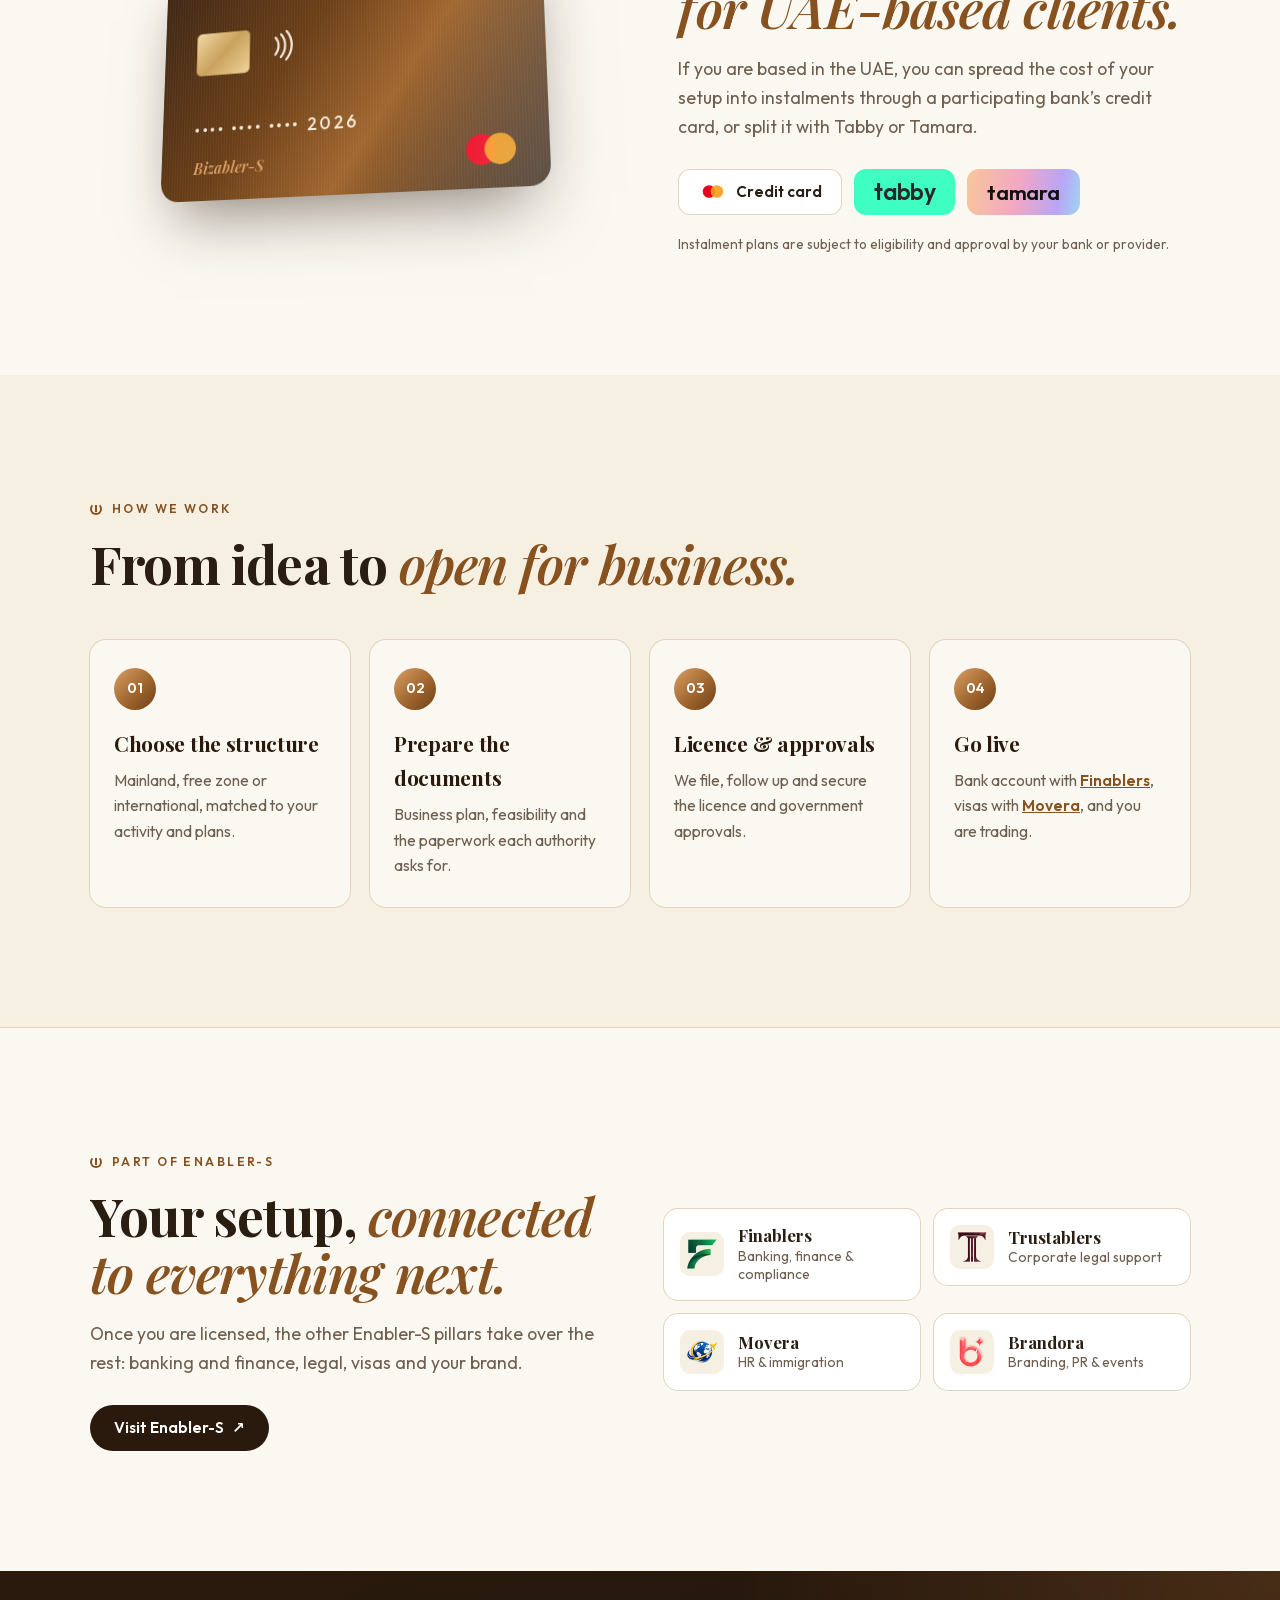
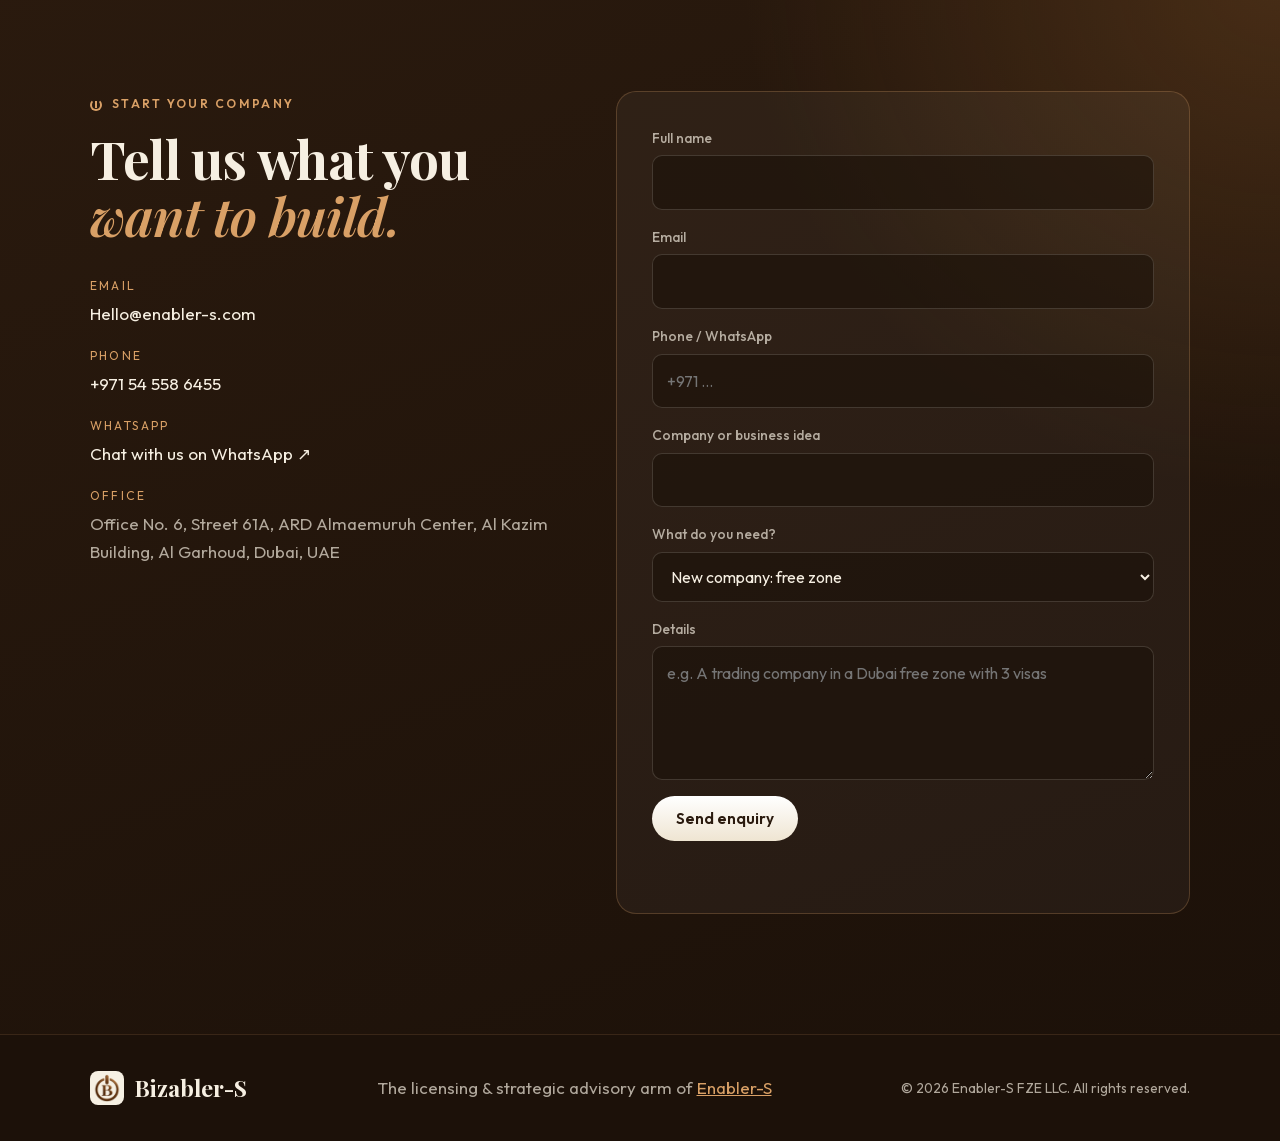
==== commit 353a318a: "Add Services dropdown to main navigation Clicking Services lists the four groups (Set up, Plan & pre" ====
--- a/index.html
+++ b/index.html
@@ -37,7 +37,18 @@
       <button class="menu-toggle" type="button" aria-expanded="false" aria-controls="menu">Menu</button>
       <ul id="menu">
         <li><a href="#setup">Company setup</a></li>
-        <li><a href="#services">Services</a></li>
+        <li class="has-sub">
+          <details class="nav-sub">
+            <summary>Services</summary>
+            <ol class="sub">
+              <li><a href="#svc-setup"><span>1</span>Set up</a></li>
+              <li><a href="#svc-plan"><span>2</span>Plan &amp; present</a></li>
+              <li><a href="#svc-structure"><span>3</span>Structure &amp; grow</a></li>
+              <li><a href="#svc-expand"><span>4</span>Expand &amp; transact</a></li>
+              <li class="all"><a href="#services">All services</a></li>
+            </ol>
+          </details>
+        </li>
         <li><a href="#freezones">Free zones</a></li>
         <li><a href="calculator.html">Cost calculator</a></li>
         <li><a href="https://enabler-s.vercel.app/" data-link="enabler" class="parent">Enabler-S <span aria-hidden="true">↗</span></a></li>
@@ -119,7 +130,7 @@
         <h2>From licence to <em>long-term growth.</em></h2>
         <!-- Each group opens on click to show its services (native details/summary, no JS) -->
         <div class="groups">
-          <details class="group reveal">
+          <details class="group reveal" id="svc-setup">
             <summary><h3><span>I</span>Set up</h3></summary>
             <ul>
               <li>Company formation &amp; licensing</li>
@@ -128,7 +139,7 @@
               <li>Business insurance solutions</li>
             </ul>
           </details>
-          <details class="group reveal">
+          <details class="group reveal" id="svc-plan">
             <summary><h3><span>II</span>Plan &amp; present</h3></summary>
             <ul>
               <li>Business plans &amp; feasibility studies</li>
@@ -136,7 +147,7 @@
               <li>Pitch deck &amp; investor documentation preparation</li>
             </ul>
           </details>
-          <details class="group reveal">
+          <details class="group reveal" id="svc-structure">
             <summary><h3><span>III</span>Structure &amp; grow</h3></summary>
             <ul>
               <li>Operational, sales &amp; business model structuring</li>
@@ -145,7 +156,7 @@
               <li>Franchise model development &amp; documentation</li>
             </ul>
           </details>
-          <details class="group reveal">
+          <details class="group reveal" id="svc-expand">
             <summary><h3><span>IV</span>Expand &amp; transact</h3></summary>
             <ul>
               <li>Multi-country expansion &amp; branch setup support</li>
--- a/css/styles.css
+++ b/css/styles.css
@@ -74,6 +74,21 @@
 .top ul a:not(.btn):hover { color: var(--bronze-700); }
 .top .parent { color: var(--bronze-600) !important; font-weight: 600; }
 .menu-toggle { display: none; }
+/* Services dropdown: opens on click (native details/summary) and lists the four service groups */
+.nav-sub { position: relative; }
+.nav-sub summary { display: flex; align-items: center; gap: 6px; list-style: none; cursor: pointer; color: var(--muted); }
+.nav-sub summary::-webkit-details-marker { display: none; }
+.nav-sub summary::after { content: ""; width: 6px; height: 6px; border: solid currentColor; border-width: 0 1.5px 1.5px 0; transform: translateY(-2px) rotate(45deg); transition: transform 0.2s; }
+.nav-sub[open] summary::after { transform: translateY(1px) rotate(-135deg); }
+.nav-sub summary:hover, .nav-sub[open] summary { color: var(--bronze-700); }
+.top .sub { position: absolute; top: calc(100% + 14px); left: -18px; min-width: 250px; display: block; padding: 8px; border-radius: 12px;
+  background: var(--cream); border: 1px solid var(--line); box-shadow: 0 18px 40px rgba(60, 40, 20, 0.14); }
+.top .sub a:not(.btn) { display: flex; align-items: center; gap: 12px; padding: 10px 12px; border-radius: 8px; color: var(--ink); white-space: nowrap; }
+.top .sub a:not(.btn):hover { background: var(--cream-2); color: var(--bronze-700); }
+.sub a span { display: grid; place-items: center; flex: none; width: 24px; height: 24px; border-radius: 50%; font: 600 0.8rem/1 var(--body);
+  color: var(--bronze-700); box-shadow: inset 0 0 0 1px var(--line); }
+.top .sub .all a:not(.btn) { margin-top: 4px; border-top: 1px solid var(--line); border-radius: 0 0 8px 8px; color: var(--bronze-600); font-weight: 600; }
+.group { scroll-margin-top: 110px; }
 @media (max-width: 860px) {
   .menu-toggle { display: inline-flex; border: 0; border-radius: 999px; padding: 9px 16px; font: 600 0.88rem var(--body);
     color: var(--bronze-700); background: transparent; box-shadow: inset 0 0 0 1px var(--line); cursor: pointer; }
@@ -82,6 +97,10 @@
   .top ul.open { display: flex; }
   .top ul li a:not(.btn) { display: block; padding: 14px 0; border-bottom: 1px solid var(--line); }
   .top ul .btn { margin-top: 14px; width: 100%; }
+  .nav-sub summary { justify-content: space-between; padding: 14px 0; border-bottom: 1px solid var(--line); }
+  .top .sub { position: static; min-width: 0; padding: 4px 0 4px 14px; border: 0; border-radius: 0; box-shadow: none; background: none; }
+  .top .sub a:not(.btn) { padding: 12px 0; border-radius: 0; border-bottom: 1px solid var(--line); }
+  .top .sub .all a:not(.btn) { margin-top: 0; border-top: 0; }
 }
 
 /* ---------- hero ---------- */
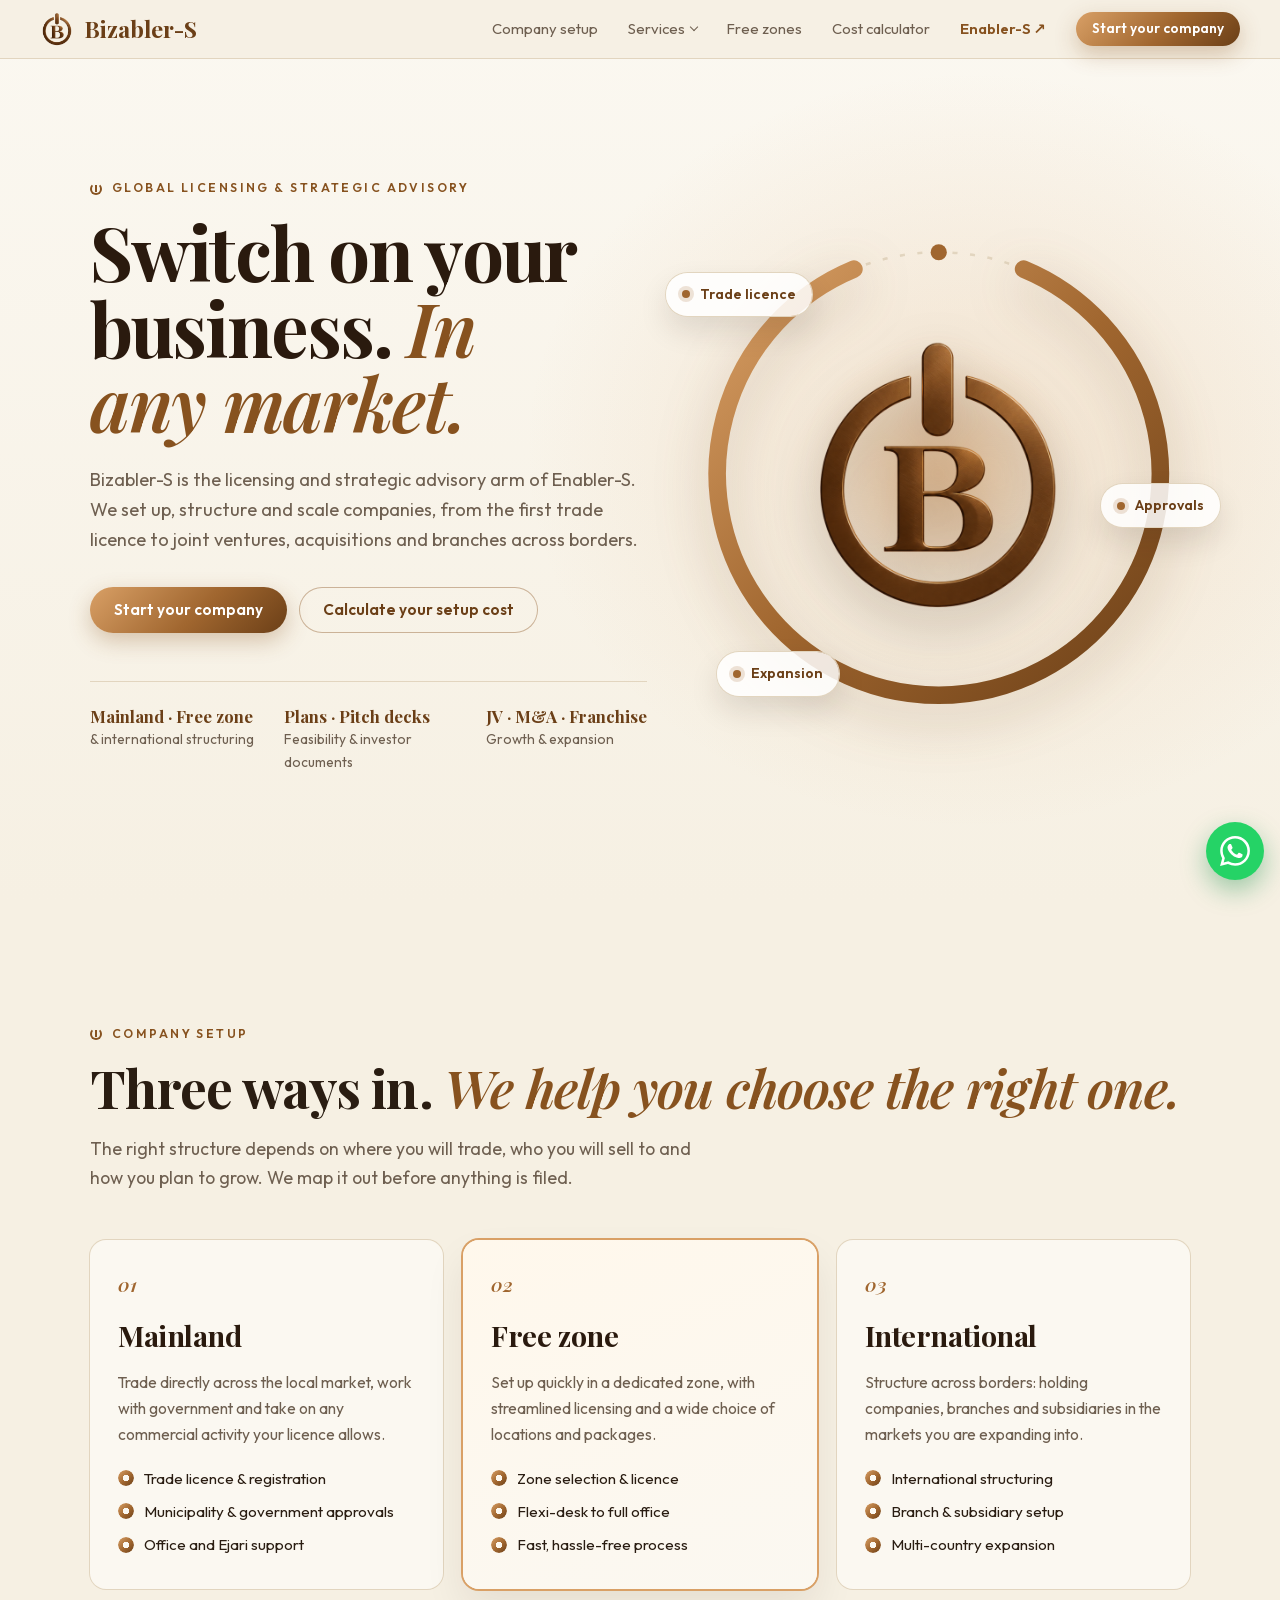
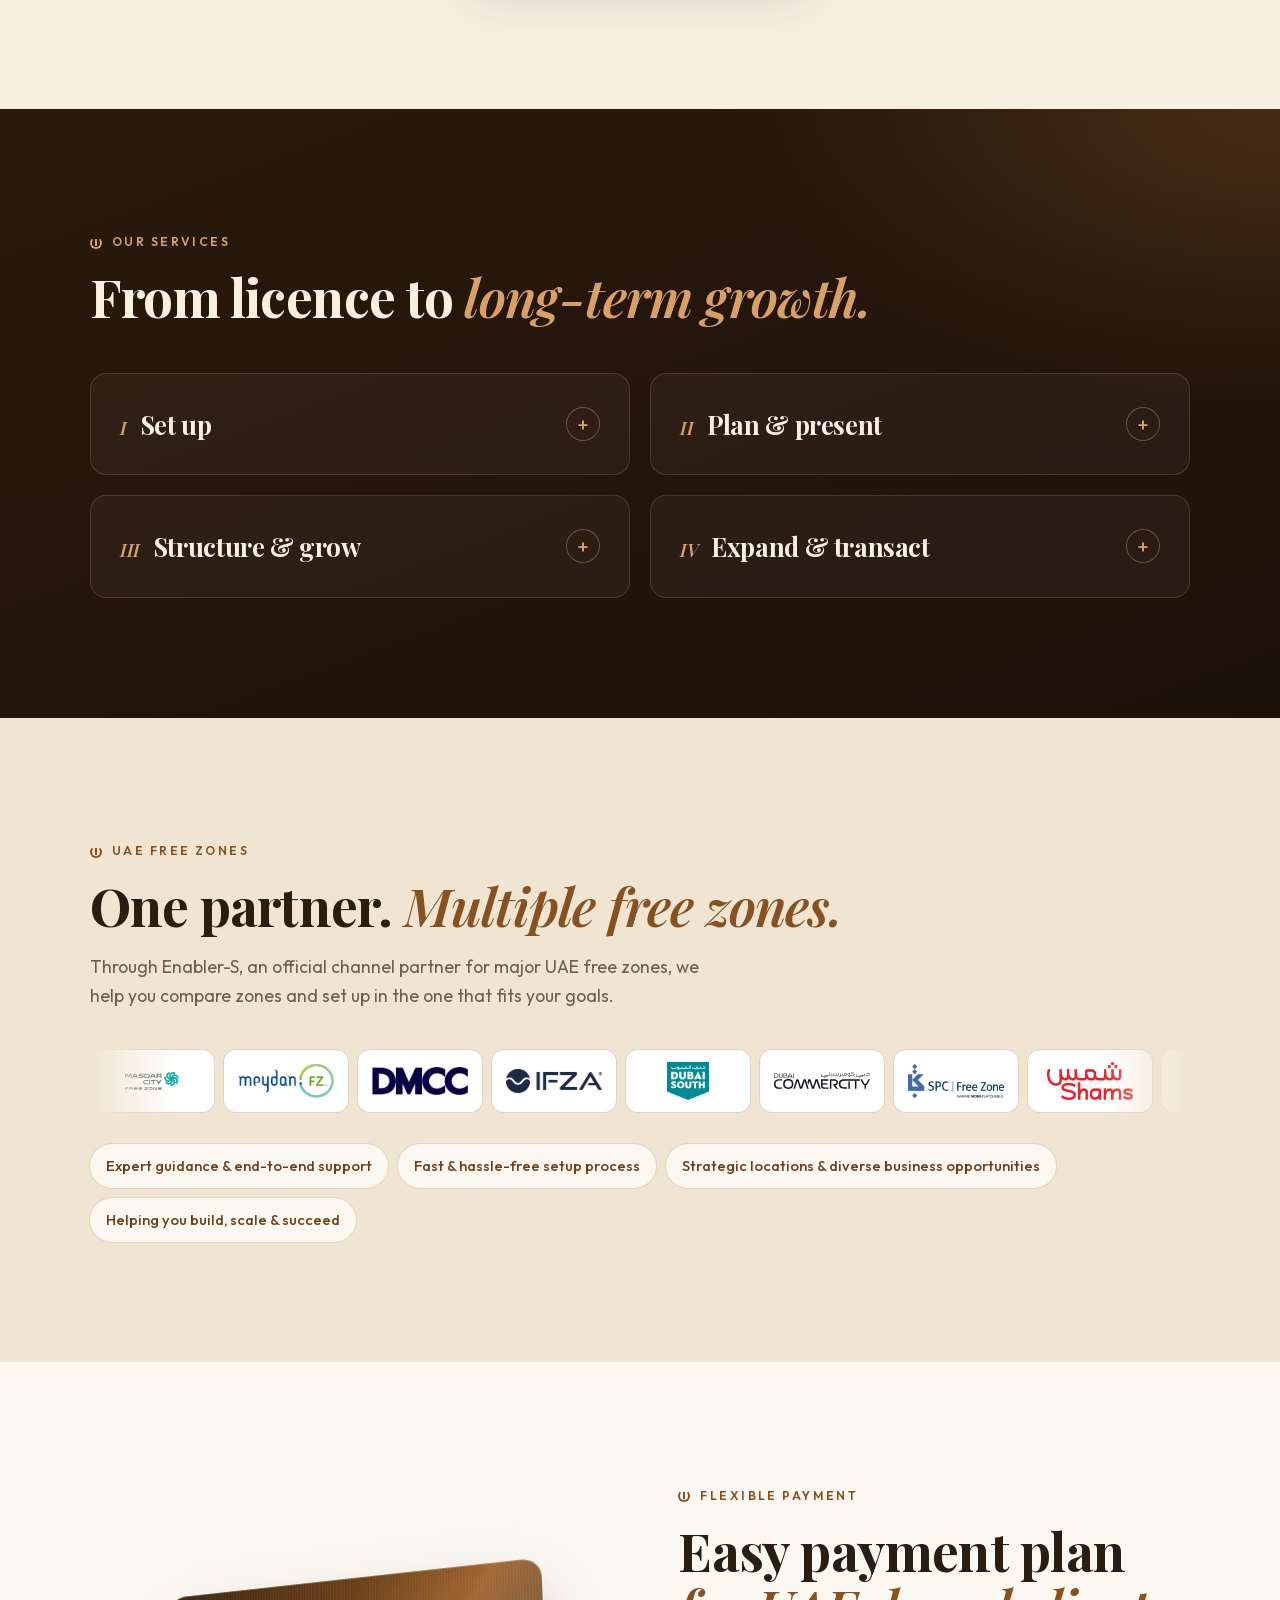
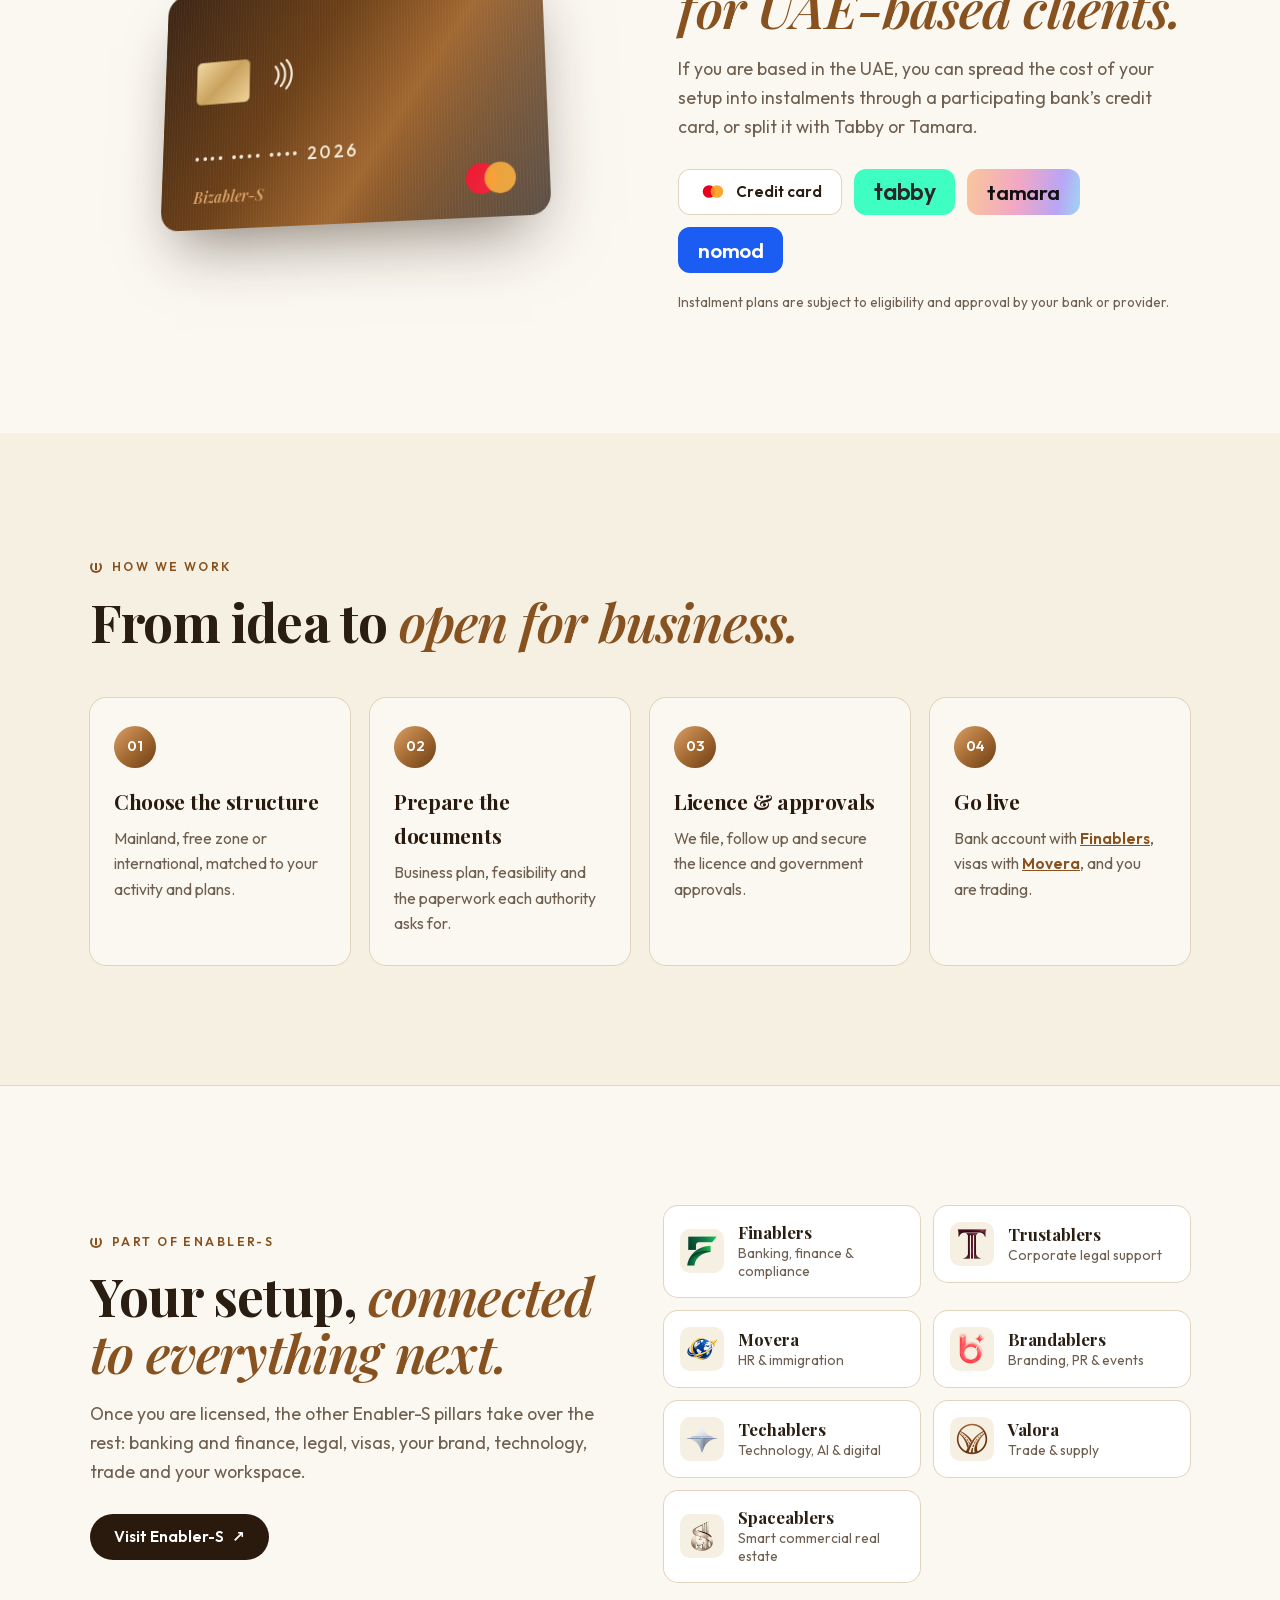
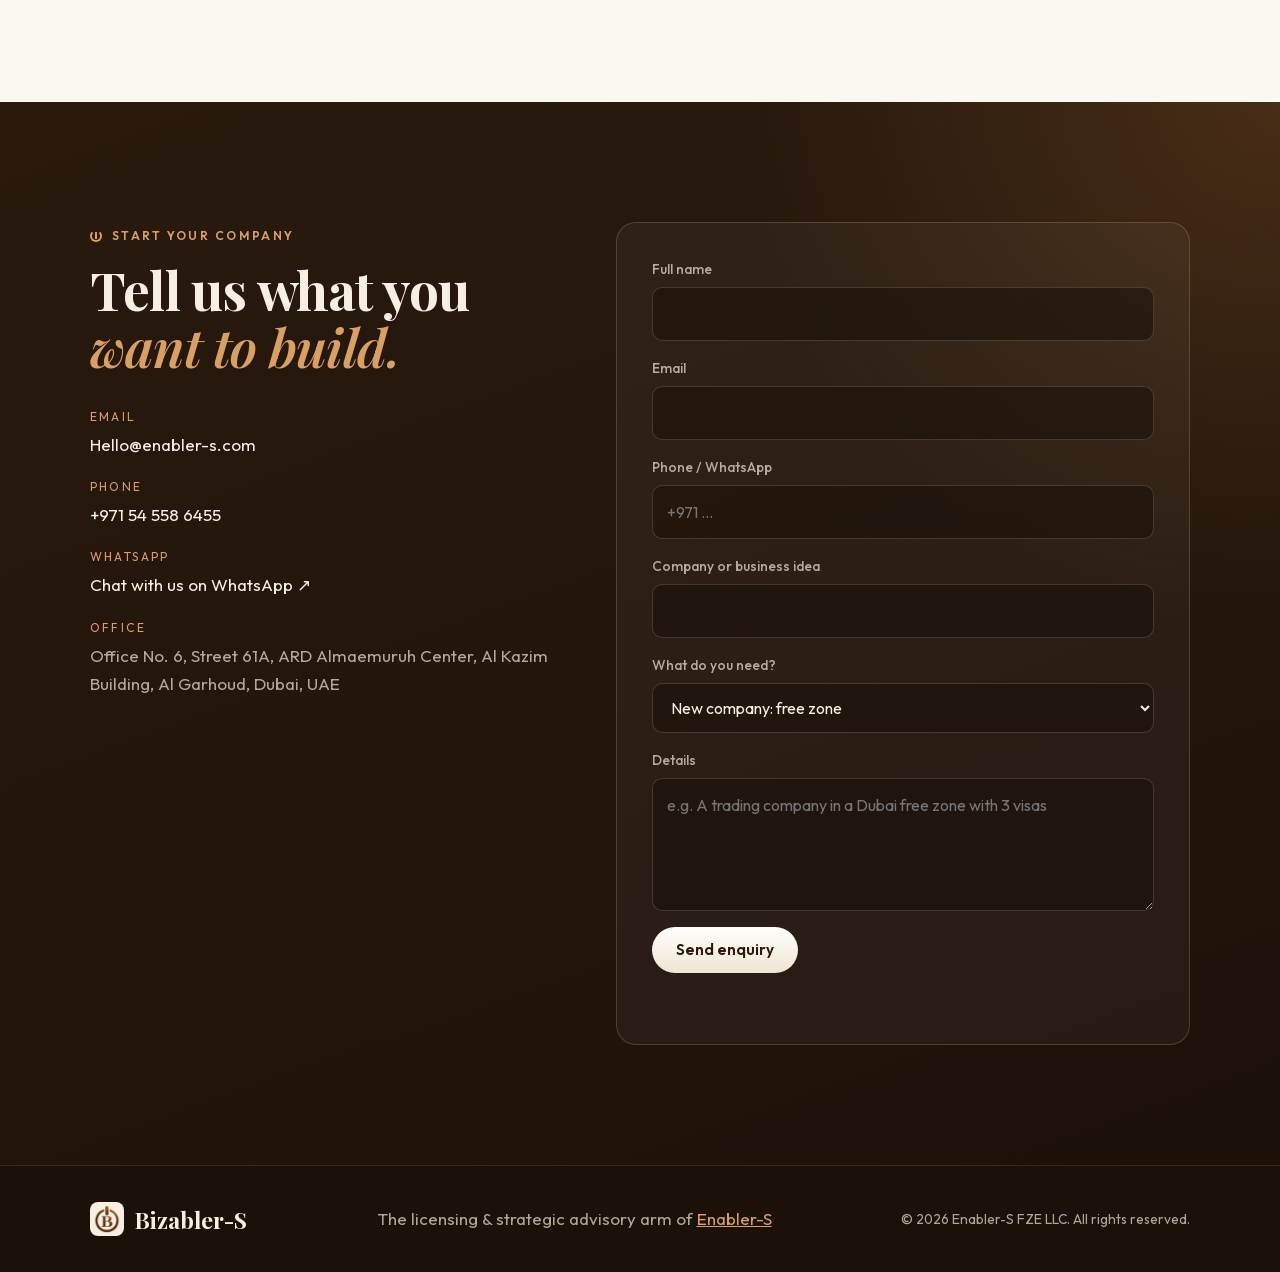
==== commit 9a25f71a: "Rename Brandora to Brandablers, add Techablers, Valora, Spaceablers and Nomod Ecosystem section now " ====
--- a/index.html
+++ b/index.html
@@ -207,6 +207,7 @@
             <li class="pm-card"><svg viewBox="0 0 38 24" aria-hidden="true"><circle cx="14" cy="12" r="8" fill="#eb001b"/><circle cx="24" cy="12" r="8" fill="#f79e1b" fill-opacity=".9"/></svg>Credit card</li>
             <li class="pm-tabby">tabby</li>
             <li class="pm-tamara">tamara</li>
+            <li class="pm-nomod">nomod</li>
           </ul>
           <p class="pay-note">Instalment plans are subject to eligibility and approval by your bank or provider.</p>
         </div>
@@ -233,14 +234,17 @@
         <div>
           <p class="eyebrow">Part of Enabler-S</p>
           <h2>Your setup, <em>connected to everything next.</em></h2>
-          <p class="section-lede">Once you are licensed, the other Enabler-S pillars take over the rest: banking and finance, legal, visas and your brand.</p>
+          <p class="section-lede">Once you are licensed, the other Enabler-S pillars take over the rest: banking and finance, legal, visas, your brand, technology, trade and your workspace.</p>
           <a class="btn btn-dark" href="https://enabler-s.vercel.app/" data-link="enabler">Visit Enabler-S <span aria-hidden="true">↗</span></a>
         </div>
         <ul class="eco-list">
           <li><a href="https://finablers.vercel.app/" data-link="finablers"><img src="assets/finabler-mark.png" alt="" width="256" height="256"><span><b>Finablers</b>Banking, finance &amp; compliance</span></a></li>
           <li><a href="https://trustablers.vercel.app/" data-link="trustablers"><img src="assets/trustablers-mark.png" alt="" width="256" height="256"><span><b>Trustablers</b>Corporate legal support</span></a></li>
           <li><a href="https://moveraglobal.com/" data-link="movera"><img src="assets/movera-mark.png" alt="" width="256" height="256"><span><b>Movera</b>HR &amp; immigration</span></a></li>
-          <li><a href="https://brandora-s.vercel.app/" data-link="brandora"><img src="assets/brandora-mark.png" alt="" width="256" height="256"><span><b>Brandora</b>Branding, PR &amp; events</span></a></li>
+          <li><a href="https://brandora-s.vercel.app/" data-link="brandora"><img src="assets/brandora-mark.png" alt="" width="256" height="256"><span><b>Brandablers</b>Branding, PR &amp; events</span></a></li>
+          <li><a href="https://techablers.vercel.app/" data-link="techablers"><img src="assets/techablers-mark.png" alt="" width="256" height="256"><span><b>Techablers</b>Technology, AI &amp; digital</span></a></li>
+          <li><a href="https://enabler-s.vercel.app/" data-link="enabler"><img src="assets/valora-mark.png" alt="" width="256" height="256"><span><b>Valora</b>Trade &amp; supply</span></a></li>
+          <li><a href="https://enabler-s.vercel.app/" data-link="enabler"><img src="assets/spaceablers-mark.png" alt="" width="256" height="256"><span><b>Spaceablers</b>Smart commercial real estate</span></a></li>
         </ul>
       </div>
     </section>
--- a/css/styles.css
+++ b/css/styles.css
@@ -298,6 +298,7 @@
 .pm-card svg { width: 30px; }
 .pm-tabby { background: #3effc1; color: #292929; font-size: 1.45rem; letter-spacing: -0.03em; }
 .pm-tamara { background: linear-gradient(100deg, #f8c79a, #f2a7c4 45%, #b9a5f5 80%, #9fd6f2); color: #111; font-size: 1.3rem; letter-spacing: -0.01em; }
+.pm-nomod { background: #1b5cf3; color: #fff; font-size: 1.3rem; letter-spacing: -0.02em; }
 .pay-note { margin-top: 18px; font-size: 0.85rem; color: var(--muted); }
 @media (max-width: 860px) { .pay-grid { grid-template-columns: minmax(0, 1fr); } .pay-visual { order: 2; } }
 
